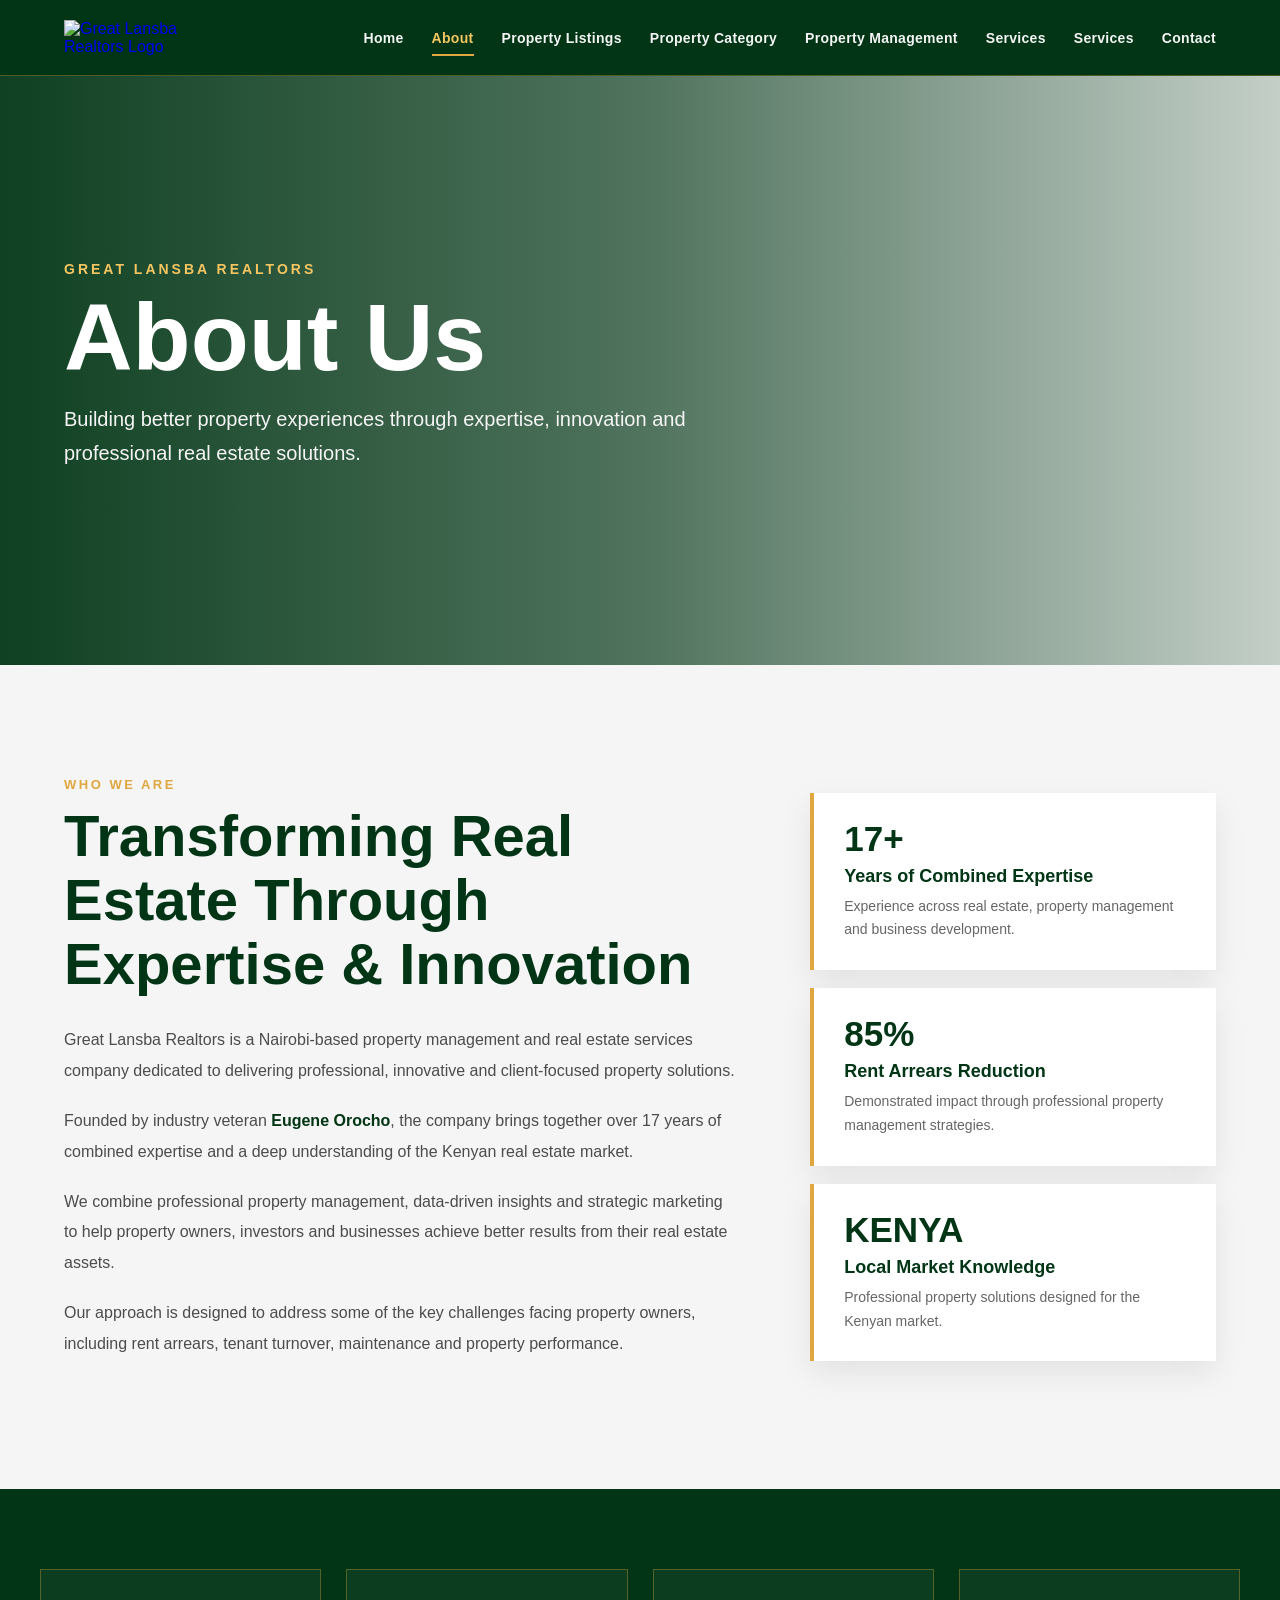
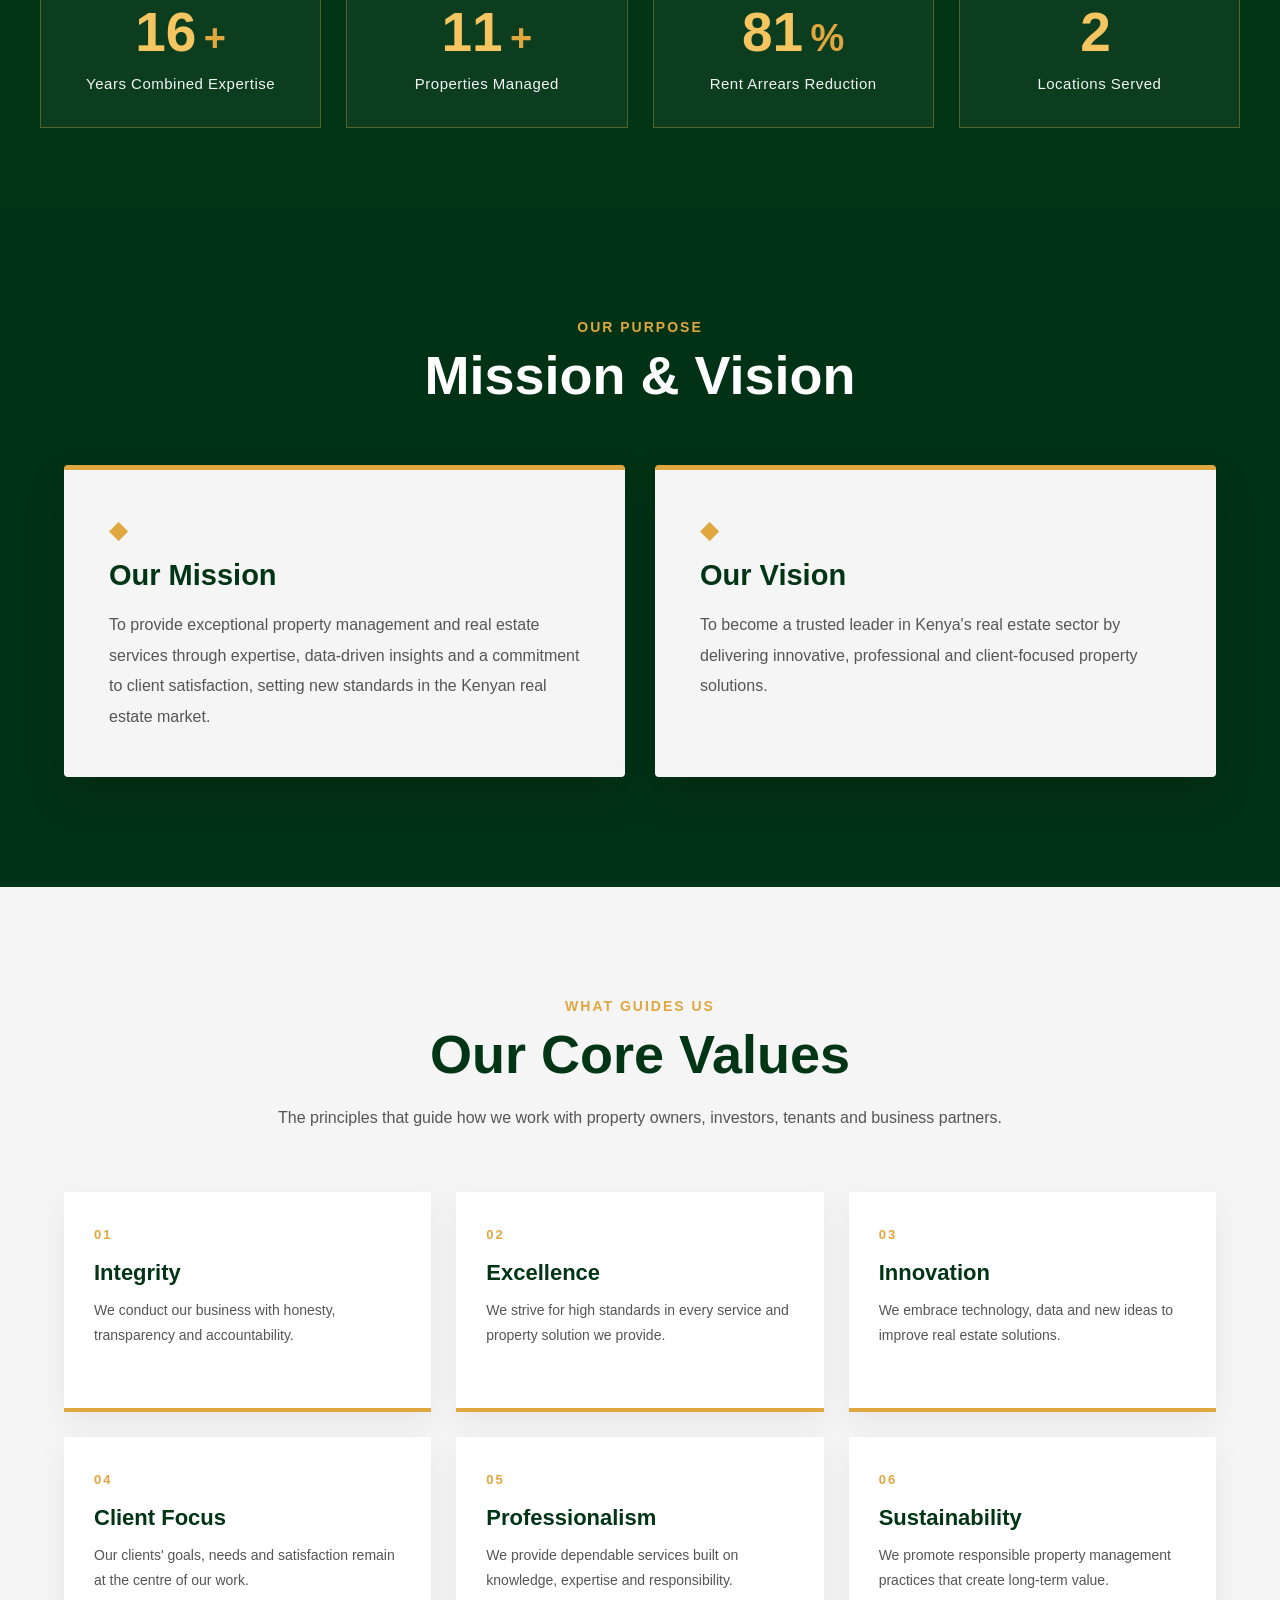
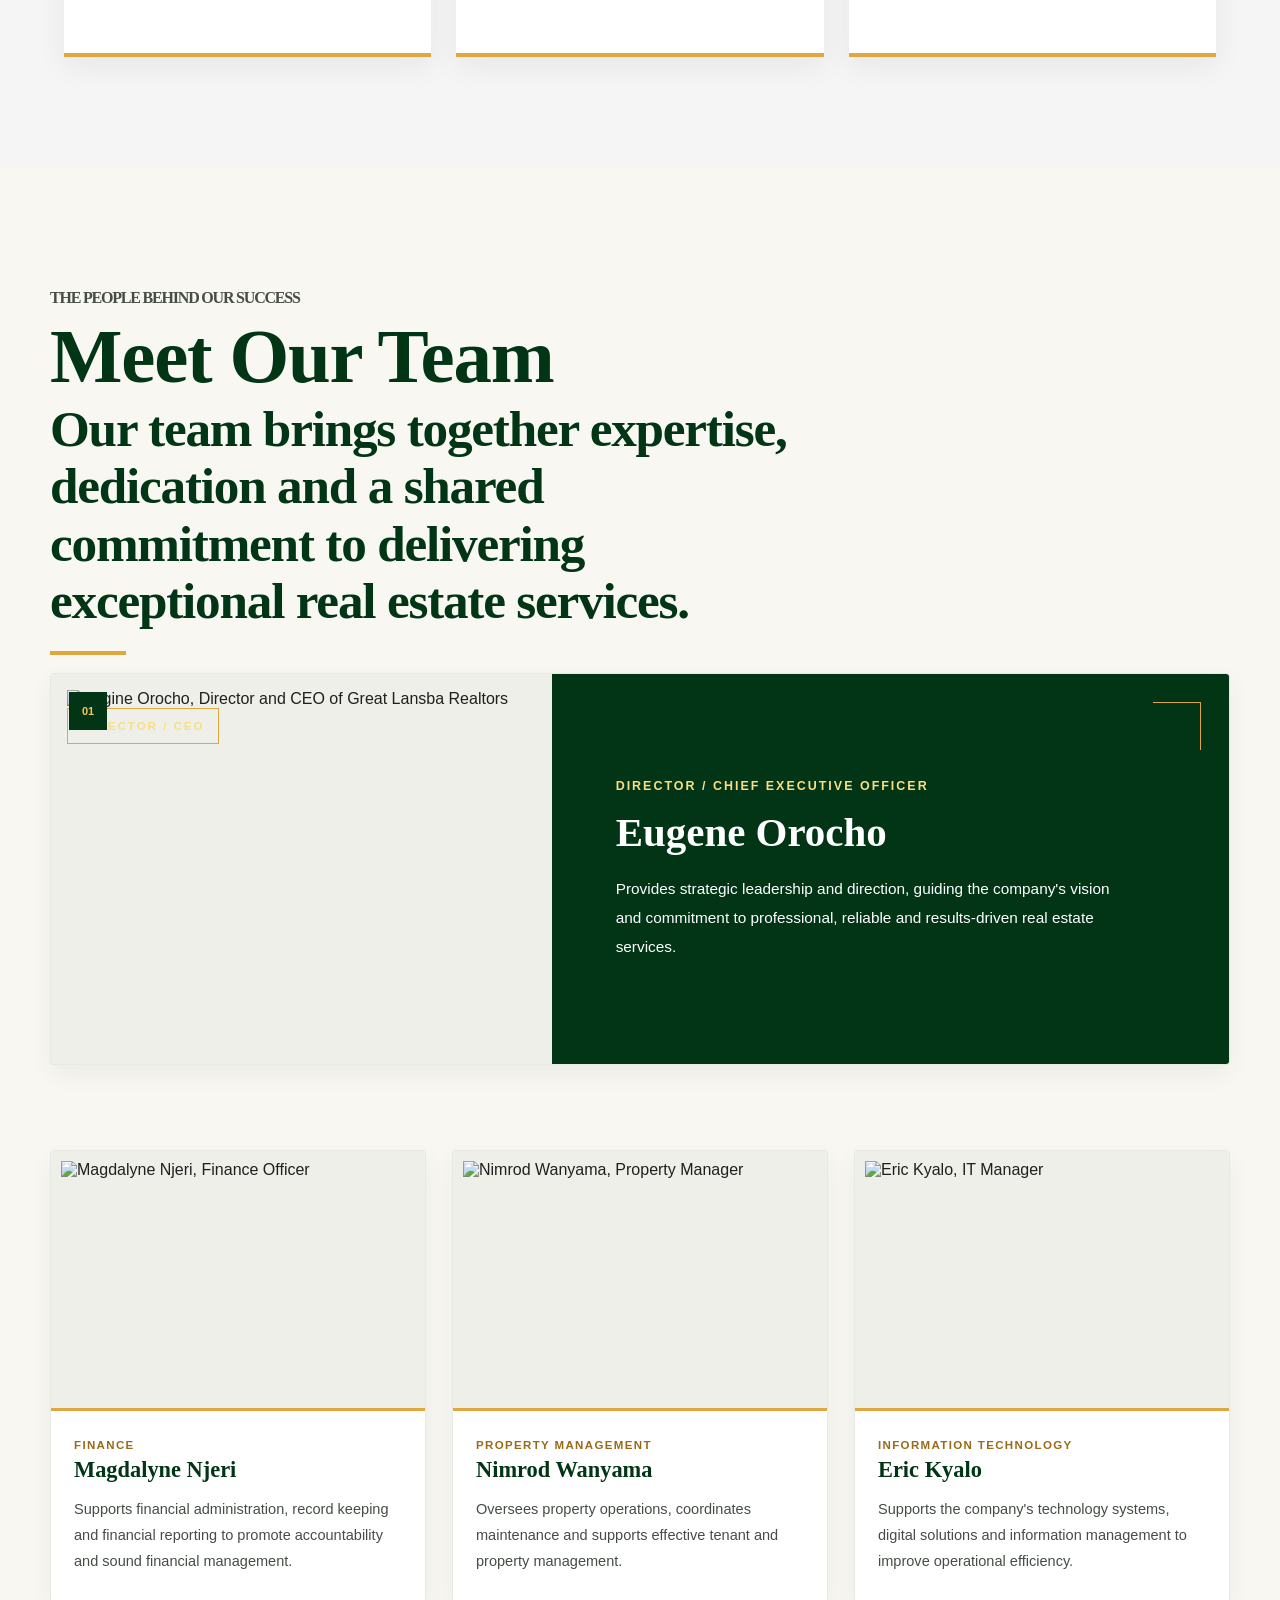
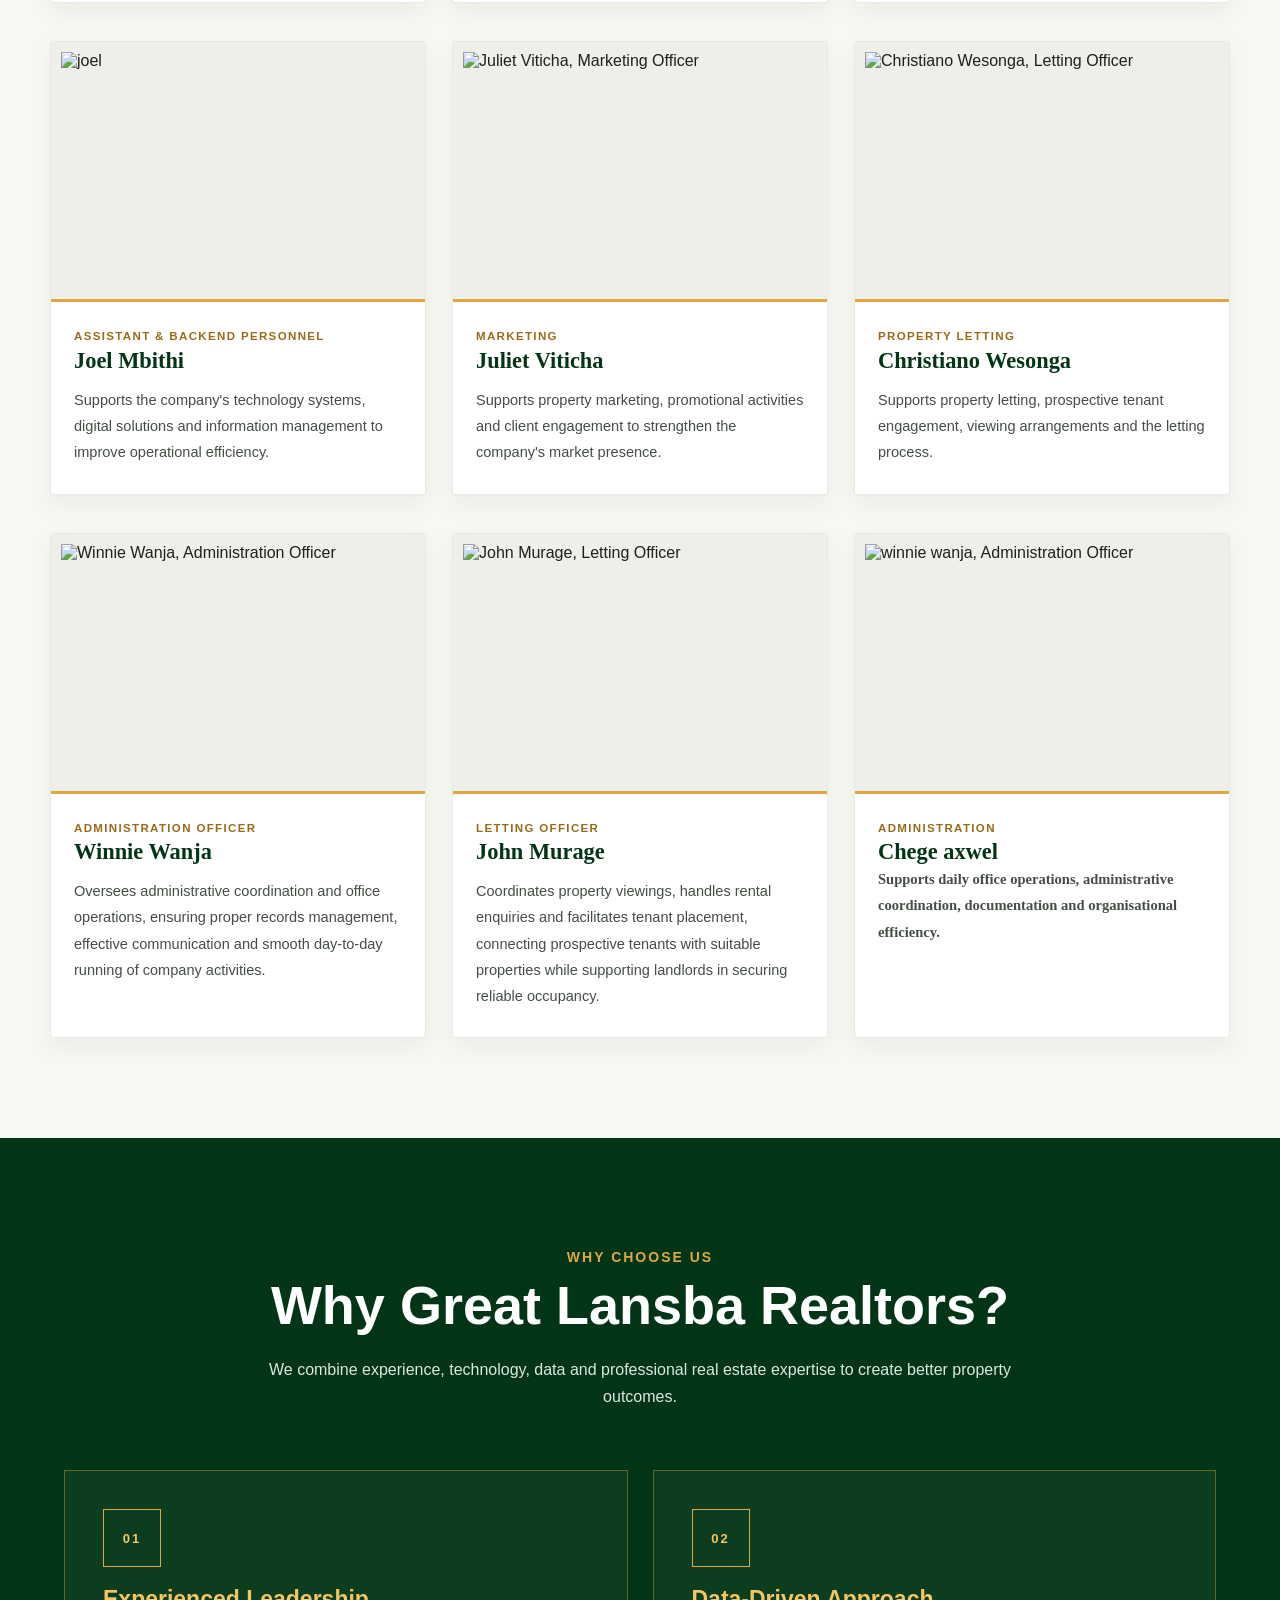
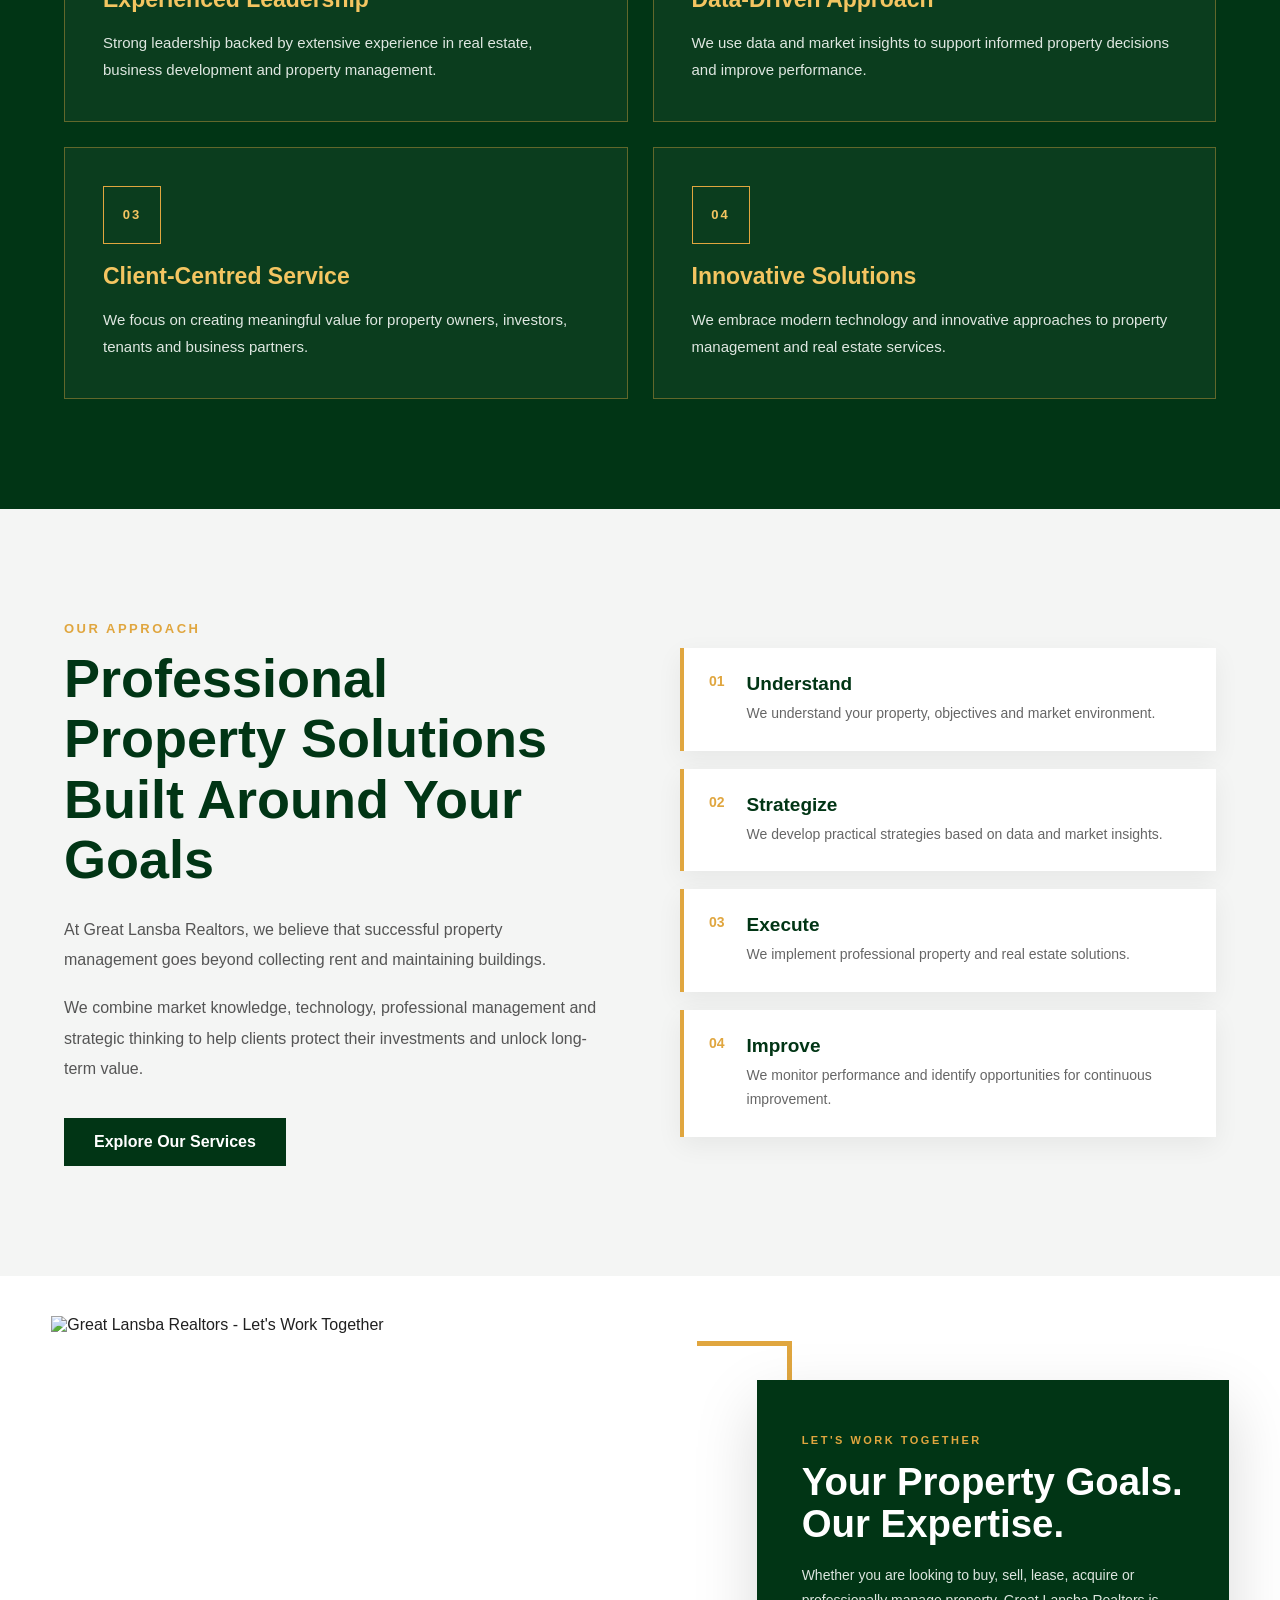
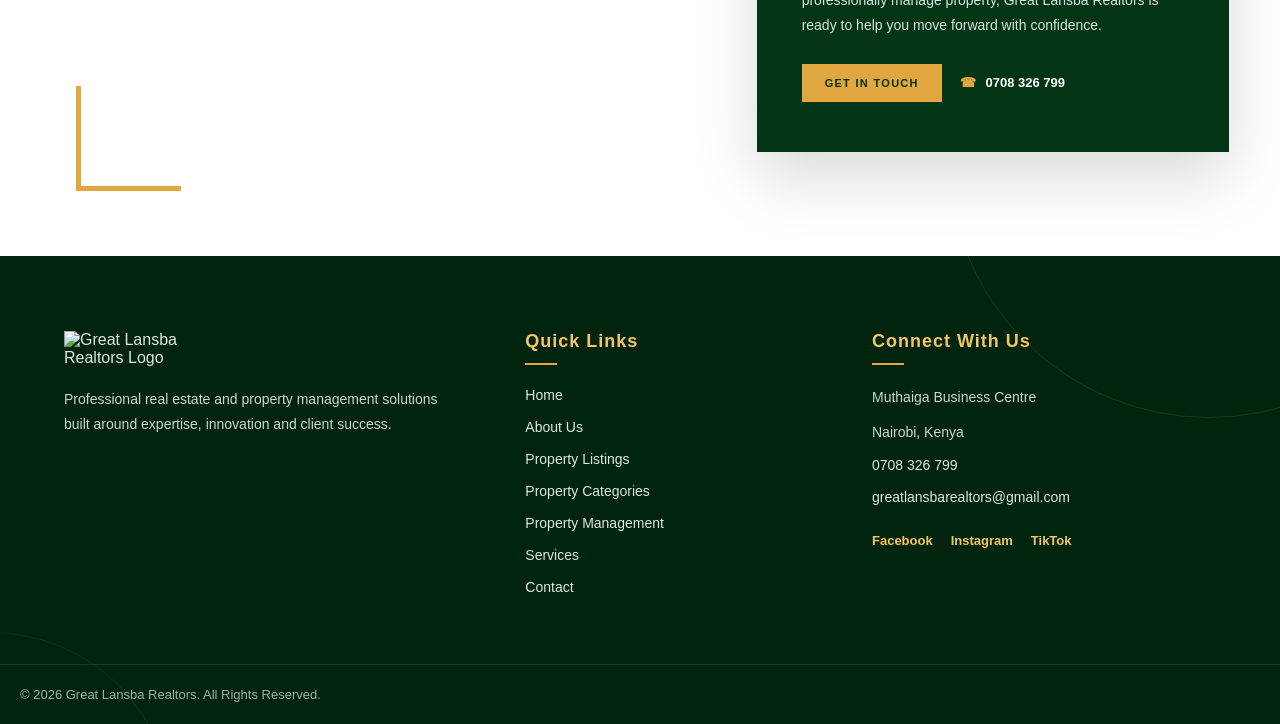
==== about.html @ 8fd55204 "Add files via upload" ====
<!DOCTYPE html>
    <html lang="en">

    <head>

        <meta charset="UTF-8">

        <meta name="viewport" content="width=device-width, initial-scale=1.0">

        <title>About Us | Great Lansba Realtors</title>

        <meta name="description"
            content="Learn about Great Lansba Realtors, a Nairobi-based real estate and property management company providing professional property solutions across Kenya.">

        <link rel="stylesheet" href="style.css">

    </head>


    <body>
        
    <!-- SCROLL PROGRESS BAR -->
    <div class="scroll-progress">
        <div class="scroll-progress-bar"></div>
    </div>


        <!-- =====================================================
            TOP INFORMATION BAR
        ====================================================== -->

        <div class="top-info-bar">

            <div class="container top-info-container">

                <div class="top-info-item">
                    <span>📍</span>
                    <span>Muthaiga Business Centre</span>
                </div>

                <div class="top-info-item">
                    <span>☎</span>
                    <a href="tel:0708326799">0708 326 799</a>
                </div>

                <div class="top-info-item">
                    <span>✉</span>
                    <a href="mailto:greatlansbarealtors@gmail.com">
                        greatlansbarealtors@gmail.com
                    </a>
                </div>

                <div class="top-info-item">
                    <span>🕒</span>
                    <span>Monday - Friday</span>
                </div>

            </div>

        </div>



        <!-- =====================================================
            MAIN HEADER
        ====================================================== -->

        <header class="site-header">

            <div class="container header-container">


                <!-- LOGO -->

                <a href="index.html" class="logo-link">

                    <img src="images/logo.jpg"
                        alt="Great Lansba Realtors Logo"
                        class="logo">

                </a>



                <!-- NAVIGATION -->

                <nav class="main-navigation">

                    <ul class="nav-list">

                        <li>
                            <a href="index.html">
                                Home
                            </a>
                        </li>

                        <li>
                            <a href="about.html" class="active">
                                About
                            </a>
                        </li>

                        <li>
                            <a href="property-listings.html">
                                Property Listings
                            </a>
                        </li>

                        <li>
                            <a href="property-category.html">
                                Property Category
                            </a>
                        </li>

                        <li>
                            <a href="property-management.html">
                                Property Management
                            </a>
                        </li>

                        <li>
                            <a href="services.html">
                                Services
                            </a>
                        </li>

                        <li>
                            <a href="Gallery.html">
                                Services
                            </a>
                        </li>

                        <li>
                            <a href="contacts.html">
                                Contact
                            </a>
                        </li>

                    </ul>

                </nav>



                <!-- MOBILE MENU -->

                <button class="menu-toggle"
                        aria-label="Open navigation menu">

                    <span></span>
                    <span></span>
                    <span></span>

                </button>


            </div>

        </header>


        




        <!-- =====================================================
            ABOUT HERO
        ====================================================== -->

        <section class="about-hero">

            <div class="about-hero-overlay"></div>


            <div class="about-hero-content">

                <span>
                    GREAT LANSBA REALTORS
                </span>

                <h1>
                    About Us
                </h1>

                <p>
                    Building better property experiences through
                    expertise, innovation and professional real estate
                    solutions.
                </p>

            </div>

        </section>



        <!-- =====================================================
            WHO WE ARE
        ====================================================== -->

        <section class="about-intro">

            <div class="about-container">


                <div class="about-intro-grid">


                    <!-- TEXT -->

                    <div class="about-text">

                        <span class="section-label">
                            WHO WE ARE
                        </span>

                        <h2>
                            Transforming Real Estate Through
                            Expertise & Innovation
                        </h2>


                        <p>
                            Great Lansba Realtors is a Nairobi-based
                            property management and real estate services
                            company dedicated to delivering professional,
                            innovative and client-focused property
                            solutions.
                        </p>


                        <p>
                            Founded by industry veteran
                            <strong>Eugene Orocho</strong>, the company
                            brings together over 17 years of combined
                            expertise and a deep understanding of the
                            Kenyan real estate market.
                        </p>


                        <p>
                            We combine professional property management,
                            data-driven insights and strategic marketing
                            to help property owners, investors and
                            businesses achieve better results from their
                            real estate assets.
                        </p>


                        <p>
                            Our approach is designed to address some of
                            the key challenges facing property owners,
                            including rent arrears, tenant turnover,
                            maintenance and property performance.
                        </p>


                    </div>



                    <!-- HIGHLIGHTS -->

                    <div class="about-highlights">


                        <div class="about-highlight-card">

                            <span class="highlight-number">
                                17+
                            </span>

                            <h3>
                                Years of Combined Expertise
                            </h3>

                            <p>
                                Experience across real estate,
                                property management and business
                                development.
                            </p>

                        </div>



                        <div class="about-highlight-card">

                            <span class="highlight-number">
                                85%
                            </span>

                            <h3>
                                Rent Arrears Reduction
                            </h3>

                            <p>
                                Demonstrated impact through
                                professional property management
                                strategies.
                            </p>

                        </div>



                        <div class="about-highlight-card">

                            <span class="highlight-number">
                                KENYA
                            </span>

                            <h3>
                                Local Market Knowledge
                            </h3>

                            <p>
                                Professional property solutions
                                designed for the Kenyan market.
                            </p>

                        </div>


                    </div>


                </div>

            </div>

        </section>
        <!-- =========================================================
        COMPANY STATISTICS
        ========================================================= -->

    <section class="about-stats">

        <div class="about-stats-container">

            <div class="stat-box">
                <div class="stat-number" data-target="17">0</div>
                <div class="stat-plus">+</div>
                <p>Years Combined Expertise</p>
            </div>

            <div class="stat-box">
                <div class="stat-number" data-target="12">0</div>
                <div class="stat-plus">+</div>
                <p>Properties Managed</p>
            </div>

            <div class="stat-box">
                <div class="stat-number" data-target="85">0</div>
                <div class="stat-plus">%</div>
                <p>Rent Arrears Reduction</p>
            </div>

            <div class="stat-box">
                <div class="stat-number" data-target="3">0</div>
                <div class="stat-plus"></div>
                <p>Locations Served</p>
            </div>

        </div>

    </section>

        <!-- =====================================================
            MISSION & VISION
        ====================================================== -->

        <section class="mission-vision">

            <div class="about-container">


                <div class="section-heading">

                    <span class="section-label">
                        OUR PURPOSE
                    </span>

                    <h2>
                        Mission & Vision
                    </h2>

                </div>



                <div class="mission-vision-grid">


                    <!-- MISSION -->

                    <div class="mission-card">

                        <div class="card-icon">
                            ◆
                        </div>

                        <h3>
                            Our Mission
                        </h3>

                        <p>
                            To provide exceptional property management
                            and real estate services through expertise,
                            data-driven insights and a commitment to
                            client satisfaction, setting new standards
                            in the Kenyan real estate market.
                        </p>

                    </div>



                    <!-- VISION -->

                    <div class="vision-card">

                        <div class="card-icon">
                            ◆
                        </div>

                        <h3>
                            Our Vision
                        </h3>

                        <p>
                            To become a trusted leader in Kenya's real
                            estate sector by delivering innovative,
                            professional and client-focused property
                            solutions.
                        </p>

                    </div>


                </div>

            </div>

        </section>



        <!-- =====================================================
            CORE VALUES
        ====================================================== -->

        <section class="core-values">

            <div class="about-container">


                <div class="section-heading">

                    <span class="section-label">
                        WHAT GUIDES US
                    </span>

                    <h2>
                        Our Core Values
                    </h2>

                    <p>
                        The principles that guide how we work with
                        property owners, investors, tenants and
                        business partners.
                    </p>

                </div>



                <div class="values-grid">


                    <div class="value-card">

                        <span class="value-number">
                            01
                        </span>

                        <h3>
                            Integrity
                        </h3>

                        <p>
                            We conduct our business with honesty,
                            transparency and accountability.
                        </p>

                    </div>



                    <div class="value-card">

                        <span class="value-number">
                            02
                        </span>

                        <h3>
                            Excellence
                        </h3>

                        <p>
                            We strive for high standards in every
                            service and property solution we provide.
                        </p>

                    </div>



                    <div class="value-card">

                        <span class="value-number">
                            03
                        </span>

                        <h3>
                            Innovation
                        </h3>

                        <p>
                            We embrace technology, data and new ideas
                            to improve real estate solutions.
                        </p>

                    </div>



                    <div class="value-card">

                        <span class="value-number">
                            04
                        </span>

                        <h3>
                            Client Focus
                        </h3>

                        <p>
                            Our clients' goals, needs and satisfaction
                            remain at the centre of our work.
                        </p>

                    </div>



                    <div class="value-card">

                        <span class="value-number">
                            05
                        </span>

                        <h3>
                            Professionalism
                        </h3>

                        <p>
                            We provide dependable services built on
                            knowledge, expertise and responsibility.
                        </p>

                    </div>



                    <div class="value-card">

                        <span class="value-number">
                            06
                        </span>

                        <h3>
                            Sustainability
                        </h3>

                        <p>
                            We promote responsible property management
                            practices that create long-term value.
                        </p>

                    </div>


                </div>

            </div>

        </section>


    <!-- OUR TEAM SECTION -->
    <section class="team-section" id="our-team">
        <div class="team-container">

            <!-- Section Heading -->
            <div class="team-heading">
                <span class="team-subtitle">THE PEOPLE BEHIND OUR SUCCESS</span>
                <h2>Meet Our <span>Team</span></h2>
                <p>
                    Our team brings together expertise, dedication and a shared
                    commitment to delivering exceptional real estate services.
                </p>
            </div>

            <!-- Director / CEO -->
            <div class="team-leader">
                <div class="team-card leader-card">
                    <div class="team-image">
                        <img
                            src="images/eugine-orocho-director.jpg"
                            alt="Eugine Orocho, Director and CEO of Great Lansba Realtors"
                            loading="lazy"
                        >
                        <span class="leader-badge">DIRECTOR / CEO</span>
                    </div>

                    <div class="team-info">
                        <span class="team-role">Director / Chief Executive Officer</span>
                        <h3>Eugene Orocho</h3>
                        <p>
                            Provides strategic leadership and direction, guiding
                            the company's vision and commitment to professional,
                            reliable and results-driven real estate services.
                        </p>
                    </div>
                </div>
            </div>

            <!-- Other Six Team Members -->
            <div class="team-grid">

                <!-- Finance Officer -->
                <article class="team-card">
                    <div class="team-image">
                        <img
                            src="images/magdalyne-njeri-finance-officer.jpg"
                            alt="Magdalyne Njeri, Finance Officer"
                            loading="lazy"
                        >
                    </div>
                    <div class="team-info">
                        <span class="team-role">Finance</span>
                        <h3>Magdalyne Njeri</h3>
                        <p>
                            Supports financial administration, record keeping
                            and financial reporting to promote accountability
                            and sound financial management.
                        </p>
                    </div>
                </article>

                <!-- Property Manager -->
                <article class="team-card">
                    <div class="team-image">
                        <img
                            src="images/nimrod-wanyama-property-manager.jpeg"
                            alt="Nimrod Wanyama, Property Manager"
                            loading="lazy"
                        >
                    </div>
                    <div class="team-info">
                        <span class="team-role">Property Management</span>
                        <h3>Nimrod Wanyama</h3>
                        <p>
                            Oversees property operations, coordinates
                            maintenance and supports effective tenant and
                            property management.
                        </p>
                    </div>
                </article>

                <!-- IT Manager -->
                <article class="team-card">
                    <div class="team-image">
                        <img
                            src="images/eric-kyalo-it-manager.jpg"
                            alt="Eric Kyalo, IT Manager"
                            loading="lazy"
                        >
                    </div>
                    <div class="team-info">
                        <span class="team-role">Information Technology</span>
                        <h3>Eric Kyalo</h3>
                        <p>
                            Supports the company's technology systems,
                            digital solutions and information management
                            to improve operational efficiency.
                        </p>
                    </div>
                    
                </article>
                <article class="team-card">
                    <div class="team-image">
                        <img
                            src="images/joel.jpeg"
                            alt=joel backend manager"
                            loading="lazy"
                        >
                    </div>
                <div class="team-info">
                        <span class="team-role">Assistant & Backend Personnel</span>
                        <h3>Joel Mbithi</h3>
                        <p>
                            Supports the company's technology systems,
                            digital solutions and information management
                            to improve operational efficiency.
                        </p>
                    </div>
                    </article>

                <!-- Marketing Officer -->
                <article class="team-card">
                    <div class="team-image">
                        <img
                            src="images/juliet-viticha-marketing-officer.jpg"
                            alt="Juliet Viticha, Marketing Officer"
                            loading="lazy"
                        >
                    </div>
                    <div class="team-info">
                        <span class="team-role">Marketing</span>
                        <h3>Juliet Viticha</h3>
                        <p>
                            Supports property marketing, promotional activities
                            and client engagement to strengthen the company's
                            market presence.
                        </p>
                    </div>
                </article>

                <!-- Letting Officer -->
                <article class="team-card">
                    <div class="team-image">
                        <img
                            src="images/christiano-wesonga-letting-officer.jpg"
                            alt="Christiano Wesonga, Letting Officer"
                            loading="lazy"
                        >
                    </div>
                    <div class="team-info">
                        <span class="team-role">Property Letting</span>
                        <h3>Christiano Wesonga</h3>
                        <p>
                            Supports property letting, prospective tenant
                            engagement, viewing arrangements and the
                            letting process.
                        </p>
                    </div>
                </article>

            <!-- Administration Officer -->
    <article class="team-card">
        <div class="team-image">
            <img
                src="images/winnie-wanja-administrator.jpeg"
                alt="Winnie Wanja, Administration Officer"
                loading="lazy"
            >
        </div>

        <div class="team-info">
            <span class="team-role">Administration Officer</span>
            <h3>Winnie Wanja</h3>
            <p>
                Oversees administrative coordination and office operations,
                ensuring proper records management, effective communication
                and smooth day-to-day running of company activities.
            </p>
        </div>
    </article>

    <!-- Letting Officer -->
    <article class="team-card">
        <div class="team-image">
            <img
                src="images/John murage.jpeg"
                alt="John Murage, Letting Officer"
                loading="lazy"
            >
        </div>

        <div class="team-info">
            <span class="team-role">Letting Officer</span>
            <h3>John Murage</h3>
            <p>
                Coordinates property viewings, handles rental enquiries
                and facilitates tenant placement, connecting prospective
                tenants with suitable properties while supporting landlords
                in securing reliable occupancy.
            </p>
        </div>
    </article>
                <!-- Officer -->
                <article class="team-card">
                    <div class="team-image">
                        <img
                            src="images/chege-maxwel.jpeg"
                            alt="winnie wanja, Administration Officer"
                            loading="lazy"
                        >
                    </div>
                    <div class="team-info">
                        <span class="team-role">Administration</span>
                        <h3>Chege axwel
                        <p>
                            Supports daily office operations, administrative
                            coordination, documentation and organisational
                            efficiency.
                        </p>
                    </div>
                </article>

            </div>
        </div>
    </section>


        <!-- =====================================================
            WHY GREAT LANSBA
        ====================================================== -->

        <section class="why-great-lansba">

            <div class="about-container">


                <div class="section-heading">

                    <span class="section-label">
                        WHY CHOOSE US
                    </span>

                    <h2>
                        Why Great Lansba Realtors?
                    </h2>

                    <p>
                        We combine experience, technology, data and
                        professional real estate expertise to create
                        better property outcomes.
                    </p>

                </div>



                <div class="why-grid">


                    <div class="why-card">

                        <div class="why-icon">
                            01
                        </div>

                        <h3>
                            Experienced Leadership
                        </h3>

                        <p>
                            Strong leadership backed by extensive
                            experience in real estate, business
                            development and property management.
                        </p>

                    </div>



                    <div class="why-card">

                        <div class="why-icon">
                            02
                        </div>

                        <h3>
                            Data-Driven Approach
                        </h3>

                        <p>
                            We use data and market insights to support
                            informed property decisions and improve
                            performance.
                        </p>

                    </div>



                    <div class="why-card">

                        <div class="why-icon">
                            03
                        </div>

                        <h3>
                            Client-Centred Service
                        </h3>

                        <p>
                            We focus on creating meaningful value for
                            property owners, investors, tenants and
                            business partners.
                        </p>

                    </div>



                    <div class="why-card">

                        <div class="why-icon">
                            04
                        </div>

                        <h3>
                            Innovative Solutions
                        </h3>

                        <p>
                            We embrace modern technology and innovative
                            approaches to property management and
                            real estate services.
                        </p>

                    </div>


                </div>

            </div>

        </section>



        <!-- =====================================================
            OUR APPROACH
        ====================================================== -->

        <section class="about-approach">

            <div class="about-container">


                <div class="approach-grid">


                    <div class="approach-content">

                        <span class="section-label">
                            OUR APPROACH
                        </span>

                        <h2>
                            Professional Property Solutions
                            Built Around Your Goals
                        </h2>

                        <p>
                            At Great Lansba Realtors, we believe that
                            successful property management goes beyond
                            collecting rent and maintaining buildings.
                        </p>

                        <p>
                            We combine market knowledge, technology,
                            professional management and strategic
                            thinking to help clients protect their
                            investments and unlock long-term value.
                        </p>

                        <a href="services.html" class="about-button">
                            Explore Our Services
                        </a>

                    </div>



                    <div class="approach-points">


                        <div class="approach-point">

                            <span>01</span>

                            <div>
                                <h3>
                                    Understand
                                </h3>

                                <p>
                                    We understand your property,
                                    objectives and market environment.
                                </p>
                            </div>

                        </div>



                        <div class="approach-point">

                            <span>02</span>

                            <div>
                                <h3>
                                    Strategize
                                </h3>

                                <p>
                                    We develop practical strategies
                                    based on data and market insights.
                                </p>
                            </div>

                        </div>



                        <div class="approach-point">

                            <span>03</span>

                            <div>
                                <h3>
                                    Execute
                                </h3>

                                <p>
                                    We implement professional property
                                    and real estate solutions.
                                </p>
                            </div>

                        </div>



                        <div class="approach-point">

                            <span>04</span>

                            <div>
                                <h3>
                                    Improve
                                </h3>

                                <p>
                                    We monitor performance and identify
                                    opportunities for continuous improvement.
                                </p>
                            </div>

                        </div>


                    </div>

                </div>

            </div>

        </section>


    <!-- =========================================================
        LET'S WORK TOGETHER CTA
        ========================================================= -->

    <section class="work-cta">

        <div class="work-cta-container">

            <!-- IMAGE -->
            <div class="work-cta-image">
                <img src="images/work.jpg"
                    alt="Great Lansba Realtors - Let's Work Together">
            </div>

            <!-- CONTENT -->
            <div class="work-cta-content">

                <span class="work-cta-label">LET'S WORK TOGETHER</span>

                <h2>
                    Your Property Goals.<br>
                    Our Expertise.
                </h2>

                <p>
                    Whether you are looking to buy, sell, lease, acquire or
                    professionally manage property, Great Lansba Realtors
                    is ready to help you move forward with confidence.
                </p>

                <div class="work-cta-actions">

                    <a href="contact.html" class="work-cta-btn">
                        GET IN TOUCH
                    </a>

                    <a href="tel:0708326799" class="work-cta-phone">
                        <span class="phone-icon">☎</span>
                        0708 326 799
                    </a>

                </div>

            </div>

        </div>

    </section>



        <!-- =====================================================
            FOOTER
        ====================================================== -->

        <footer class="site-footer">

            <div class="container footer-container">


                <!-- COMPANY -->

                <div class="footer-column">

                    <img src="images/logo.jpg"
                        alt="Great Lansba Realtors Logo"
                        class="footer-logo">

                    <p>
                        Professional real estate and property
                        management solutions built around expertise,
                        innovation and client success.
                    </p>

                </div>



                <!-- QUICK LINKS -->

                <div class="footer-column">

                    <h3>
                        Quick Links
                    </h3>

                    <a href="index.html">
                        Home
                    </a>

                    <a href="about.html">
                        About Us
                    </a>

                    <a href="property-listings.html">
                        Property Listings
                    </a>

                    <a href="property-category.html">
                        Property Categories
                    </a>

                    <a href="property-management.html">
                        Property Management
                    </a>

                    <a href="services.html">
                        Services
                    </a>

                    <a href="contact.html">
                        Contact
                    </a>

                </div>



                <!-- CONNECT -->

                <div class="footer-column">

                    <h3>
                        Connect With Us
                    </h3>

                    <p>
                        Muthaiga Business Centre
                    </p>

                    <p>
                        Nairobi, Kenya
                    </p>

                    <a href="tel:0708326799">
                        0708 326 799
                    </a>

                    <a href="mailto:greatlansbarealtors@gmail.com">
                        greatlansbarealtors@gmail.com
                    </a>

                    <div class="footer-socials">

                        <a href="#" aria-label="Facebook">
                            Facebook
                        </a>

                        <a href="#" aria-label="Instagram">
                            Instagram
                        </a>

                        <a href="#" aria-label="TikTok">
                            TikTok
                        </a>

                    </div>

                </div>


            </div>



            <div class="footer-bottom">

                <p>
                    © 2026 Great Lansba Realtors.
                    All Rights Reserved.
                </p>

            </div>

        </footer>



        <!-- =====================================================
            JAVASCRIPT
        ====================================================== -->

        <script src="script.js"></script>


    </body>

    </html>
---- style.css ----
/*GREAT LANSBA REALTORS
   GLOBAL STYLES
========================================= */

:root {

    --deep-emerald: #013515;
    --dark-green: #023216;
    --luxury-gold: #E0A63F;
    --light-gold: #F4C561;
    --champagne-gold: #FBDD84;
    --white: #F4F5F4;

}

/* =========================================
   RESET
========================================= */

* {
   

    margin: 0;
    padding: 0;
    box-sizing: border-box;

}

html {

    scroll-behavior: smooth;

}

body {

    font-family: Arial, Helvetica, sans-serif;
    background: var(--white);
    color: #202020;

}

a {

    text-decoration: none;

}

ul {

    list-style: none;

}

img {

    max-width: 100%;
    display: block;

}

/* =========================================
   CONTAINER
========================================= */

.container {

    width: 90%;
    max-width: 1400px;
    margin: 0 auto;

}


/* =========================================
   HEADER
========================================= */

.site-header {
    position: absolute;
    top: 0;
    left: 0;
    width: 100%;
    z-index: 1000;
    background: var(--deep-emerald);
    border-bottom: 1px solid rgba(224, 166, 63, 0.35);
}

.header-container {
    min-height: 75px;
    display: flex;
    align-items: center;
    justify-content: space-between;
    gap: 20px;
}

.header-container {

    min-height: 75px;
display: flex;
align-items: center;
justify-content: space-between;
gap: 20px;

}
/* =========================================
   LOGO
========================================= */

.logo-link {

    display: flex;
    align-items: center;
    flex-shrink: 0;

}

.logo {

    width: 140px;
    height: auto;
    object-fit: contain;

}

/* =========================================
   NAVIGATION
========================================= */

.main-navigation {

    margin-left: auto;

}

.nav-list {

    display: flex;
    align-items: center;
    gap: 28px;

}

.nav-list a {

    position: relative;
    color: var(--white);
    font-size: 14px;
    font-weight: 600;
    letter-spacing: 0.3px;
    padding: 10px 0;
    transition: color 0.3s ease;

}

.nav-list a::after {

    content: "";
    position: absolute;
    left: 0;
    bottom: 0;
    width: 0;
    height: 2px;
    background: var(--luxury-gold);
    transition: width 0.3s ease;

}

.nav-list a:hover,
.nav-list a.active {

    color: var(--light-gold);

}

.nav-list a:hover::after,
.nav-list a.active::after {

    width: 100%;

}

/* =========================================
   MOBILE MENU BUTTON
========================================= */

.menu-toggle {

    display: none;
    background: transparent;
    border: none;
    cursor: pointer;

}

.menu-toggle span {

    display: block;
    width: 27px;
    height: 2px;
    background: var(--luxury-gold);
    margin: 6px 0;

}

/* =========================================
   HERO
========================================= */

.hero {

    position: relative;
    min-height: 720px;
    display: flex;
    align-items: center;
    background-image: url("images/hero.jpg");
    background-size: 100% auto;
    background-position: center center;
    background-repeat: no-repeat;
    background-color: var(--deep-emerald);
    overflow: hidden;
    filter: brightness(1.06) contrast(1.03);

}

/* Light overlay - keeps the photo bright */

.hero-overlay {

    position: absolute;
    inset: 0;
    background: linear-gradient(
        90deg,
        rgba(1, 53, 21, 0.72) 0%,
        rgba(1, 53, 21, 0.48) 25%,
        rgba(1, 53, 21, 0.18) 50%,
        rgba(1, 53, 21, 0.03) 75%,
        rgba(1, 53, 21, 0) 100%
    );

}

.hero-content {

    position: relative;
    z-index: 2;
    padding-top: 95px;
    max-width: 850px;

}

.hero-subtitle {

    color: var(--light-gold);
    font-size: 15px;
    font-weight: 700;
    letter-spacing: 3px;
    margin-bottom: 22px;

}

.hero h1 {

    color: #ffffff;
    font-size: clamp(48px, 6vw, 82px);
    line-height: 1.05;
    font-weight: 700;
    margin-bottom: 25px;
    text-shadow: 0 3px 12px rgba(0, 0, 0, 0.35);

}

.hero-description {

    max-width: 680px;
    color: #ffffff;
    font-size: 18px;
    line-height: 1.7;
    margin-bottom: 35px;
    text-shadow: 0 2px 8px rgba(0, 0, 0, 0.35);

}

/* =========================================
   HERO BUTTONS
========================================= */

.hero-buttons {

    display: flex;
    align-items: center;
    gap: 18px;
    flex-wrap: wrap;

}

.btn {

    display: inline-flex;
    align-items: center;
    justify-content: center;
    min-width: 170px;
    padding: 15px 28px;
    font-size: 14px;
    font-weight: 700;
    transition: all 0.3s ease;

}

.btn-primary {

    background: var(--luxury-gold);
    color: var(--deep-emerald);

}

.btn-primary:hover {

    background: var(--light-gold);
    transform: translateY(-2px);

}

.btn-secondary {

    border: 1px solid var(--luxury-gold);
    color: var(--white);
    background: transparent;

}

.btn-secondary:hover {

    background: var(--luxury-gold);
    color: var(--deep-emerald);
    transform: translateY(-2px);

}

/* =========================================
   RESPONSIVE DESIGN
========================================= */

@media (max-width: 1100px) {

    .nav-list {

        gap: 18px;

    }

    .nav-list a {

        font-size: 13px;

    }

    .logo {

        width: 155px;

    }

}

@media (max-width: 900px) {

    .main-navigation {

        display: none;

    }

    .menu-toggle {

        display: block;

    }

    .header-container {

        min-height: 85px;

    }

    .hero {

        min-height: 700px;

    }

    .hero-content {

        padding-top: 85px;

    }

}

@media (max-width: 600px) {

    .container {

        width: 92%;

    }

    .logo {

        width: 140px;

    }

    .hero {

        min-height: 680px;
        background-position: center;

    }

    .hero-content {

        padding-top: 75px;

    }

    .hero-subtitle {

        font-size: 12px;
        letter-spacing: 2px;

    }

    .hero h1 {

        font-size: 44px;

    }

    .hero-description {

        font-size: 16px;
        line-height: 1.6;

    }

    .hero-buttons {

        flex-direction: column;
        align-items: stretch;

    }

    .btn {

        width: 100%;

    }

}

/* =========================================
   INTRODUCTION SECTION
========================================= */

.intro-section {

    padding: 110px 0;
    background: #ffffff;

}

.intro-container {

    display: grid;
    grid-template-columns: 1fr 1fr;
    align-items: center;
    gap: 70px;

}

.intro-content {

    max-width: 620px;

}

.section-label {

    color: var(--luxury-gold);
    font-size: 13px;
    font-weight: 700;
    letter-spacing: 3px;
    margin-bottom: 18px;

}

.intro-content h2 {

    color: var(--deep-emerald);
    font-size: clamp(36px, 4vw, 56px);
    line-height: 1.15;
    margin-bottom: 25px;

}

.intro-content p:not(.section-label) {

    color: #555555;
    font-size: 17px;
    line-height: 1.8;
    margin-bottom: 18px;

}

.intro-button {

    display: inline-flex;
    margin-top: 15px;
    padding: 14px 28px;
    background: var(--deep-emerald);
    color: var(--white);
    font-size: 14px;
    font-weight: 700;
    transition: all 0.3s ease;

}

.intro-button:hover {

    background: var(--luxury-gold);
    color: var(--deep-emerald);
    transform: translateY(-2px);

}

.intro-image {

    position: relative;

}

.intro-image::after {

    content: "";
    position: absolute;
    right: -15px;
    bottom: -15px;
    width: 100%;
    height: 100%;
    border: 2px solid var(--luxury-gold);
    z-index: 0;

}

.intro-image img {

    position: relative;
    z-index: 1;
    width: 100%;
    height: 460px;
    object-fit: cover;

}

/* MOBILE */

@media (max-width: 800px) {

    .intro-section {

        padding: 75px 0;

    }

    .intro-container {

        grid-template-columns: 1fr;
        gap: 45px;

    }

    .intro-image img {

        height: 380px;

    }

    .intro-image::after {

        right: -10px;
        bottom: -10px;

    }

}

/* =========================================
   RESPONSIVE NAVIGATION
========================================= */

@media (max-width: 1100px) {

    .nav-list {

        gap: 18px;

    }

    .nav-list a {

        font-size: 13px;

    }

    .logo {

        width: 155px;

    }

}

/* =========================================
   TABLET & MOBILE NAVIGATION
========================================= */

@media (max-width: 900px) {

    .main-navigation {

        position: absolute;
        top: 100%;
        left: 0;
        width: 100%;
        display: none;
        padding: 20px 0;
        background: var(--deep-emerald);
        box-shadow: 0 10px 20px rgba(0, 0, 0, 0.15);

    }

    .main-navigation.active {

        display: block;

    }

    .nav-list {

        flex-direction: column;
        align-items: center;
        gap: 0;

    }

    .nav-list li {

        width: 100%;
        text-align: center;

    }

    .nav-list a {

        display: block;
        width: 100%;
        padding: 15px 20px;

    }

    .menu-toggle {

        display: flex;
        align-items: center;
        justify-content: center;
        flex-direction: column;
        gap: 5px;
        width: 42px;
        height: 42px;
        padding: 8px;
        background: transparent;
        border: 1px solid var(--luxury-gold);
        cursor: pointer;

    }

    .menu-toggle span {

        display: block;
        width: 24px;
        height: 2px;
        margin: 0;
        background: var(--luxury-gold);
        transition: all 0.3s ease;

    }

    .menu-toggle.active span:nth-child(1) {

        transform: translateY(7px) rotate(45deg);

    }

    .menu-toggle.active span:nth-child(2) {

        opacity: 0;

    }

    .menu-toggle.active span:nth-child(3) {

        transform: translateY(-7px) rotate(-45deg);

    }

    .header-container {

        min-height: 85px;

    }

    .hero {

        min-height: 700px;

    }

    .hero-content {

        padding-top: 85px;

    }

    .intro-container {

        grid-template-columns: 1fr;
        gap: 45px;

    }

}

/* =========================================
   SMALL MOBILE PHONES
========================================= */

@media (max-width: 600px) {

    .container {

        width: 92%;

    }

    .logo {

        width: 140px;

    }

    .hero {

        min-height: 680px;
        background-position: center;

    }

    .hero-content {

        padding-top: 75px;

    }

    .hero-subtitle {

        font-size: 12px;
        letter-spacing: 2px;

    }

    .hero h1 {

        font-size: 44px;

    }

    .hero-description {

        font-size: 16px;
        line-height: 1.6;

    }

    .hero-buttons {

        flex-direction: column;
        align-items: stretch;

    }

    .btn {

        width: 100%;

    }

    .intro-section {

        padding: 75px 0;

    }

    .intro-image img {

        height: 380px;

    }

    .intro-image::after {

        right: -10px;
        bottom: -10px;

    }

}

/* ================= PROPERTY CATEGORIES ================= */

.property-categories {

    padding: 90px 0;
    background-color: #f4f5f4;

}

.section-heading {

    text-align: center;
    max-width: 750px;
    margin: 0 auto 50px;

}

.section-heading .section-label {

    color: #e0a63f;
    font-size: 14px;
    font-weight: 700;
    letter-spacing: 2px;
    margin-bottom: 10px;

}

.section-heading h2 {

    color: #013515;
    font-size: 38px;
    margin-bottom: 15px;

}

.section-heading > p:last-child {

    color: #555;
    font-size: 16px;
    line-height: 1.7;

}

/* FOUR CATEGORIES IN ONE HORIZONTAL ROW */

.property-category-grid {

    display: grid;
    grid-template-columns: repeat(4, 1fr);
    gap: 24px;

}

/* CATEGORY CARD */

.property-category-card {

    display: block;
    background-color: #ffffff;
    text-decoration: none;
    overflow: hidden;
    border: 1px solid rgba(1, 53, 21, 0.08);
    transition: transform 0.3s ease, box-shadow 0.3s ease;

}

/* CATEGORY IMAGE */

.property-category-card img {

    width: 100%;
    height: 260px;
    object-fit: cover;
    display: block;
    transition: transform 0.5s ease;

}

/* CATEGORY TITLE */

.property-category-card h3 {

    margin: 0;
    padding: 20px 15px;
    text-align: center;
    color: #013515;
    font-size: 20px;
    font-weight: 600;
    transition: color 0.3s ease;

}

/* HOVER EFFECT */

.property-category-card:hover {

    transform: translateY(-6px);
    box-shadow: 0 15px 35px rgba(1, 53, 21, 0.15);

}

.property-category-card:hover img {

    transform: scale(1.05);

}

.property-category-card:hover h3 {

    color: #e0a63f;

}

/* ================= TABLET ================= */

@media (max-width: 1000px) {

    .property-category-grid {

        grid-template-columns: repeat(2, 1fr);

    }

}

/* ================= MOBILE ================= */

@media (max-width: 600px) {

    .property-categories {

        padding: 70px 0;

    }

    .section-heading h2 {

        font-size: 30px;

    }

    .property-category-grid {

        grid-template-columns: 1fr;

    }

    .property-category-card img {

        height: 240px;

    }

}

/* =========================================================
   PROPERTY LISTINGS PREVIEW
========================================================= */

.property-listings-preview {

    padding: 100px 0;
    background-color: #013515;

}

/* SECTION HEADING */

.property-listings-preview .section-heading {

    max-width: 760px;
    margin: 0 auto 55px;
    text-align: center;

}

.property-listings-preview .section-heading .section-label {

    color: #E0A63F;
    font-size: 13px;
    font-weight: 700;
    letter-spacing: 3px;
    margin-bottom: 14px;

}

.property-listings-preview .section-heading h2 {

    color: #F4F5F4;
    font-size: 42px;
    line-height: 1.2;
    margin-bottom: 18px;

}

.property-listings-preview .section-heading > p:last-child {

    color: rgba(244, 245, 244, 0.75);
    font-size: 16px;
    line-height: 1.8;

}

/* =========================================================
   LOCATION LAYOUT
========================================================= */

.property-location-layout {

    display: grid;
    grid-template-columns: 1.45fr 1fr;
    grid-template-rows: repeat(2, 280px);
    gap: 22px;

}

/* =========================================================
   LOCATION CARD
========================================================= */

.location-card {

    position: relative;
    display: block;
    overflow: hidden;
    min-height: 280px;
    text-decoration: none;
    background-color: #023216;
    border: 1px solid rgba(224, 166, 63, 0.25);

}

/* LARGE NAIROBI CARD */

.location-card-large {

    grid-row: 1 / 3;
    min-height: 582px;

}

/* =========================================================
   CARD IMAGE
========================================================= */

.location-card img {

    position: absolute;
    inset: 0;
    width: 100%;
    height: 100%;
    object-fit: cover;
    transition:
        transform 0.8s ease,
        filter 0.8s ease;

}

/* =========================================================
   DARK IMAGE OVERLAY
========================================================= */

.location-overlay {

    position: absolute;
    inset: 0;
    background:
        linear-gradient(
            to top,
            rgba(1, 53, 21, 0.96) 0%,
            rgba(1, 53, 21, 0.62) 38%,
            rgba(1, 53, 21, 0.10) 75%,
            rgba(1, 53, 21, 0.05) 100%
        );
    transition: background 0.5s ease;

}

/* =========================================================
   CARD CONTENT
========================================================= */

.location-content {

    position: absolute;
    left: 30px;
    right: 30px;
    bottom: 28px;
    z-index: 2;

}

/* SMALL GOLD LABEL */

.location-content span {

    display: inline-block;
    margin-bottom: 8px;
    color: #F4C561;
    font-size: 11px;
    font-weight: 700;
    letter-spacing: 2.5px;

}

/* LOCATION NAME */

.location-content h3 {

    margin: 0 0 8px;
    color: #F4F5F4;
    font-size: 32px;
    font-weight: 600;
    line-height: 1.1;
    transition: color 0.3s ease;

}

/* EXPLORE TEXT */

.location-content p {

    margin: 0;
    color: rgba(244, 245, 244, 0.82);
    font-size: 14px;
    font-weight: 500;
    letter-spacing: 0.5px;
    transition:
        color 0.3s ease,
        transform 0.3s ease;

}

.location-content strong {

    color: #E0A63F;
    font-size: 18px;
    margin-left: 5px;

}

/* =========================================================
   GOLD ACCENT LINE
========================================================= */

.location-content::before {

    content: "";
    display: block;
    width: 45px;
    height: 3px;
    margin-bottom: 15px;
    background-color: #E0A63F;
    transition:
        width 0.4s ease,
        background-color 0.4s ease;

}

/* =========================================================
   HOVER EFFECT
========================================================= */

.location-card:hover img {

    transform: scale(1.08);
    filter: brightness(0.82);

}

.location-card:hover .location-overlay {

    background:
        linear-gradient(
            to top,
            rgba(1, 53, 21, 0.98) 0%,
            rgba(1, 53, 21, 0.72) 42%,
            rgba(1, 53, 21, 0.18) 78%,
            rgba(1, 53, 21, 0.08) 100%
        );

}

.location-card:hover .location-content h3 {

    color: #F4C561;

}

.location-card:hover .location-content p {

    color: #F4F5F4;
    transform: translateX(5px);

}

.location-card:hover .location-content::before {

    width: 75px;
    background-color: #F4C561;

}

/* =========================================================
   CARD BORDER EFFECT
========================================================= */

.location-card::after {

    content: "";
    position: absolute;
    inset: 0;
    border: 1px solid transparent;
    pointer-events: none;
    transition: border-color 0.4s ease;

}

.location-card:hover::after {

    border-color: rgba(224, 166, 63, 0.75);

}

/* =========================================================
   VIEW ALL PROPERTIES BUTTON
========================================================= */

.property-listings-button {

    display: flex;
    justify-content: center;
    margin-top: 48px;

}

.property-listings-button .btn {

    display: inline-flex;
    align-items: center;
    justify-content: center;
    min-width: 190px;
    padding: 14px 28px;
    border: 1px solid #E0A63F;
    text-decoration: none;
    transition:
        background-color 0.3s ease,
        color 0.3s ease,
        transform 0.3s ease;

}

.property-listings-button .btn:hover {

    background-color: #E0A63F;
    color: #013515;
    transform: translateY(-3px);

}

/* =========================================================
   TABLET
========================================================= */

@media (max-width: 900px) {

    .property-listings-preview {

        padding: 80px 0;

    }

    .property-listings-preview .section-heading h2 {

        font-size: 36px;

    }

    .property-location-layout {

        grid-template-columns: 1fr 1fr;
        grid-template-rows: 360px 280px;

    }

    .location-card-large {

        grid-column: 1 / 3;
        grid-row: auto;
        min-height: 360px;

    }

}

/* =========================================================
   MOBILE
========================================================= */

@media (max-width: 600px) {

    .property-listings-preview {

        padding: 70px 0;

    }

    .property-listings-preview .section-heading {

        margin-bottom: 40px;

    }

    .property-listings-preview .section-heading h2 {

        font-size: 30px;

    }

    .property-listings-preview .section-heading > p:last-child {

        font-size: 15px;

    }

    .property-location-layout {

        display: grid;
        grid-template-columns: 1fr;
        grid-template-rows: auto;
        gap: 18px;

    }

    .location-card,
    .location-card-large {

        grid-column: auto;
        grid-row: auto;
        min-height: 330px;

    }

    .location-content {

        left: 22px;
        right: 22px;
        bottom: 22px;

    }

    .location-content h3 {

        font-size: 28px;

    }

    .property-listings-button {

        margin-top: 35px;

    }

}

/* =========================================================
   WHY CHOOSE GREAT LANSBA
========================================================= */

.why-choose-section {

    padding: 100px 0;
    background-color: #ffffff;

}

/* =========================================================
   SECTION HEADING
========================================================= */

.why-heading {

    max-width: 760px;
    margin-bottom: 60px;

}

.why-heading .section-label {

    color: var(--luxury-gold);

}

.why-heading h2 {

    color: var(--deep-emerald);
    font-size: 42px;
    line-height: 1.2;
    margin-bottom: 18px;

}

.why-heading > p:last-child {

    color: #555555;
    font-size: 16px;
    line-height: 1.8;

}

/* =========================================================
   BENEFITS GRID
========================================================= */

.why-choose-grid {

    display: grid;
    grid-template-columns: repeat(4, 1fr);
    gap: 24px;

}

/* =========================================================
   BENEFIT CARD
========================================================= */

.why-card {

    position: relative;
    padding: 38px 28px;
    background-color: #f4f5f4;
    border: 1px solid rgba(1, 53, 21, 0.08);
    transition:
        transform 0.3s ease,
        box-shadow 0.3s ease,
        border-color 0.3s ease;

}

/* =========================================================
   NUMBER
========================================================= */

.why-icon {

    display: flex;
    align-items: center;
    justify-content: center;
    width: 58px;
    height: 58px;
    margin-bottom: 28px;
    border: 1px solid var(--luxury-gold);
    color: var(--luxury-gold);
    font-size: 15px;
    font-weight: 700;

}

/* =========================================================
   TITLE
========================================================= */

.why-card h3 {

    color: var(--deep-emerald);
    font-size: 21px;
    line-height: 1.3;
    margin-bottom: 15px;

}

/* =========================================================
   DESCRIPTION
========================================================= */

.why-card p {

    color: #555555;
    font-size: 15px;
    line-height: 1.75;

}

/* =========================================================
   GOLD ACCENT
========================================================= */

.why-card::before {

    content: "";
    position: absolute;
    top: 0;
    left: 0;
    width: 0;
    height: 3px;
    background-color: var(--luxury-gold);
    transition: width 0.4s ease;

}

/* =========================================================
   HOVER
========================================================= */

.why-card:hover {

    transform: translateY(-7px);
    border-color: rgba(224, 166, 63, 0.45);
    box-shadow: 0 18px 40px rgba(1, 53, 21, 0.12);

}

.why-card:hover::before {

    width: 100%;

}

.why-card:hover .why-icon {

    background-color: var(--luxury-gold);
    color: var(--deep-emerald);

}

/* =========================================================
   TABLET
========================================================= */

@media (max-width: 1000px) {

    .why-choose-grid {

        grid-template-columns: repeat(2, 1fr);

    }

}

/* =========================================================
   MOBILE
========================================================= */

@media (max-width: 600px) {

    .why-choose-section {

        padding: 70px 0;

    }

    .why-heading {

        margin-bottom: 40px;

    }

    .why-heading h2 {

        font-size: 30px;

    }

    .why-heading > p:last-child {

        font-size: 15px;

    }

    .why-choose-grid {

        grid-template-columns: 1fr;
        gap: 18px;

    }

    .why-card {

        padding: 30px 24px;

    }

}

/* =========================================================
   CLIENTS SERVED
========================================================= */

.clients-section {

    padding: 100px 0;
    background-color: #f4f5f4;

}

/* =========================================================
   SECTION HEADING
========================================================= */

.clients-heading {

    max-width: 760px;
    margin-bottom: 55px;

}

.clients-heading .section-label {

    color: var(--luxury-gold);

}

.clients-heading h2 {

    color: var(--deep-emerald);

}

.clients-heading > p:last-child {

    color: #555555;

}

/* =========================================================
   CLIENT GRID
========================================================= */

.clients-grid {

    display: grid;
    grid-template-columns: repeat(4, 1fr);
    gap: 22px;

}

/* =========================================================
   CLIENT CARD
========================================================= */

.client-card {

    position: relative;
    padding: 38px 28px;
    background-color: #ffffff;
    border: 1px solid rgba(1, 53, 21, 0.08);
    transition:
        transform 0.3s ease,
        box-shadow 0.3s ease,
        border-color 0.3s ease;

}

/* =========================================================
   NUMBER
========================================================= */

.client-number {

    color: var(--luxury-gold);
    font-size: 13px;
    font-weight: 700;
    letter-spacing: 2px;
    margin-bottom: 25px;

}

/* =========================================================
   TITLE
========================================================= */

.client-card h3 {

    color: var(--deep-emerald);
    font-size: 21px;
    line-height: 1.3;
    margin-bottom: 15px;

}

/* =========================================================
   DESCRIPTION
========================================================= */

.client-card p {

    color: #555555;
    font-size: 15px;
    line-height: 1.75;

}

/* =========================================================
   GOLD TOP ACCENT
========================================================= */

.client-card::before {

    content: "";
    position: absolute;
    top: 0;
    left: 0;
    width: 0;
    height: 3px;
    background-color: var(--luxury-gold);
    transition: width 0.4s ease;

}

/* =========================================================
   HOVER
========================================================= */

.client-card:hover {

    transform: translateY(-7px);
    border-color: rgba(224, 166, 63, 0.45);
    box-shadow: 0 18px 40px rgba(1, 53, 21, 0.12);

}

.client-card:hover::before {

    width: 100%;

}

.client-card:hover h3 {

    color: var(--luxury-gold);

}

/* =========================================================
   CTA
========================================================= */

.clients-cta {

    display: flex;
    align-items: center;
    justify-content: center;
    gap: 25px;
    margin-top: 50px;
    padding-top: 35px;
    border-top: 1px solid rgba(1, 53, 21, 0.12);

}

.clients-cta p {

    color: var(--deep-emerald);
    font-size: 16px;
    font-weight: 600;

}

/* =========================================================
   TABLET
========================================================= */

@media (max-width: 1000px) {

    .clients-grid {

        grid-template-columns: repeat(2, 1fr);

    }

}

/* =========================================================
   MOBILE
========================================================= */

@media (max-width: 600px) {

    .clients-section {

        padding: 70px 0;

    }

    .clients-grid {

        grid-template-columns: 1fr;
        gap: 18px;

    }

    .client-card {

        padding: 30px 24px;

    }

    .clients-cta {

        flex-direction: column;
        text-align: center;
        gap: 18px;

    }

}

/* =========================================================
   GREAT LANSBA — HORIZONTAL TESTIMONIALS
========================================================= */

.testimonials-section {

    position: relative;
    padding: 110px 0;
    background-color: var(--deep-emerald);
    overflow: hidden;

}

/* =========================================================
   HEADING
========================================================= */

.testimonials-heading {

    position: relative;
    z-index: 5;
    max-width: 780px;
    margin: 0 auto 65px;
    text-align: center;

}

.testimonials-heading .section-label {

    color: var(--light-gold);

}

.testimonials-heading h2 {

    color: #ffffff;
    font-size: clamp(36px, 4vw, 52px);
    line-height: 1.15;
    margin-bottom: 20px;

}

.testimonials-heading > p:last-child {

    color: rgba(244, 245, 244, 0.75);
    font-size: 16px;
    line-height: 1.8;

}

/* =========================================================
   MARQUEE
========================================================= */

.testimonial-marquee {

    width: 100%;
    overflow: hidden;
    margin-bottom: 25px;

}

.testimonial-marquee:last-child {

    margin-bottom: 0;

}

/* =========================================================
   MOVING TRACK
========================================================= */

.testimonial-track {

    display: flex;
    width: max-content;
    gap: 25px;

}

/* =========================================================
   ROW 1 — MOVE LEFT
========================================================= */

.testimonial-marquee-left .testimonial-track {

    animation: testimonial-left 35s linear infinite;

}

/* =========================================================
   ROW 2 — MOVE RIGHT
========================================================= */

.testimonial-marquee-right .testimonial-track {

    animation: testimonial-right 35s linear infinite;

}

/* =========================================================
   TESTIMONIAL CARD
========================================================= */

.testimonial-card {

    position: relative;
    flex: 0 0 390px;
    min-height: 300px;
    padding: 38px 30px 30px;
    background-color: #ffffff;
    border: 1px solid rgba(224, 166, 63, 0.25);
    box-shadow: 0 12px 30px rgba(0, 0, 0, 0.12);
    transition:
        transform 0.3s ease,
        box-shadow 0.3s ease;

}

/* =========================================================
   GOLD TOP ACCENT
========================================================= */

.testimonial-card::before {

    content: "";
    position: absolute;
    top: 0;
    left: 0;
    width: 65px;
    height: 4px;
    background-color: var(--luxury-gold);
    transition: width 0.4s ease;

}

/* =========================================================
   QUOTE
========================================================= */

.testimonial-mark {

    position: absolute;
    top: 18px;
    right: 25px;
    color: rgba(224, 166, 63, 0.18);
    font-family: Georgia, "Times New Roman", serif;
    font-size: 80px;
    line-height: 1;

}

/* =========================================================
   TEXT
========================================================= */

.testimonial-text {

    position: relative;
    z-index: 2;
    color: #444444;
    font-size: 15px;
    line-height: 1.85;
    margin: 32px 0 28px;

}

/* =========================================================
   CLIENT
========================================================= */

.testimonial-client {

    display: flex;
    align-items: center;
    gap: 13px;
    padding-top: 18px;
    border-top: 1px solid rgba(1, 53, 21, 0.10);

}

.testimonial-client > span {

    position: relative;
    width: 42px;
    height: 42px;
    flex-shrink: 0;
    border-radius: 50%;
    background-color: var(--deep-emerald);

}

.testimonial-client > span::after {

    content: "";
    position: absolute;
    width: 9px;
    height: 9px;
    top: 8px;
    left: 16px;
    border-radius: 50%;
    background-color: var(--luxury-gold);

}

.testimonial-client > span::before {

    content: "";
    position: absolute;
    width: 19px;
    height: 10px;
    left: 11px;
    bottom: 8px;
    border-radius: 12px 12px 5px 5px;
    background-color: var(--luxury-gold);

}

.testimonial-client h3 {

    color: var(--deep-emerald);
    font-size: 15px;
    margin-bottom: 4px;

}

.testimonial-client p {

    color: #777777;
    font-size: 12px;

}

/* =========================================================
   HOVER
========================================================= */

.testimonial-card:hover {

    transform: translateY(-7px);
    box-shadow: 0 20px 45px rgba(0, 0, 0, 0.22);

}

.testimonial-card:hover::before {

    width: 100%;

}

/* =========================================================
   ANIMATION — LEFT
========================================================= */

@keyframes testimonial-left {

    from {

        transform: translateX(0);

    }

    to {

        transform: translateX(-50%);

    }

}

/* =========================================================
   ANIMATION — RIGHT
========================================================= */

@keyframes testimonial-right {

    from {

        transform: translateX(-50%);

    }

    to {

        transform: translateX(0);

    }

}

/* =========================================================
   PAUSE ON HOVER
========================================================= */

.testimonial-marquee:hover .testimonial-track {

    animation-play-state: paused;

}

/* =========================================================
   TABLET
========================================================= */

@media (max-width: 900px) {

    .testimonials-section {

        padding: 90px 0;

    }

    .testimonial-card {

        flex-basis: 350px;

    }

}

/* =========================================================
   MOBILE
========================================================= */

@media (max-width: 600px) {

    .testimonials-section {

        padding: 75px 0;

    }

    .testimonials-heading {

        margin-bottom: 45px;

    }

    .testimonials-heading h2 {

        font-size: 32px;

    }

    .testimonial-card {

        flex-basis: 310px;
        min-height: 300px;
        padding: 32px 24px 28px;

    }

    .testimonial-text {

        font-size: 14px;

    }

}

/* =========================================================
   GREAT LANSBA REALTORS
   PREMIUM LOCATIONS & MAPS SECTION
========================================================= */

.locations-section {

    position: relative;
    padding: 80px 0;
    background: #f4f5f4;
    overflow: hidden;

}

/* =========================================================
   BACKGROUND DESIGN
========================================================= */

.locations-section::before {

    content: "";
    position: absolute;
    top: -180px;
    right: -180px;
    width: 430px;
    height: 430px;
    border: 1px solid rgba(224, 166, 63, 0.22);
    border-radius: 50%;

}

.locations-section::after {

    content: "";
    position: absolute;
    bottom: -230px;
    left: -200px;
    width: 480px;
    height: 480px;
    border: 1px solid rgba(1, 53, 21, 0.08);
    border-radius: 50%;

}

/* =========================================================
   MAIN CONTAINER
========================================================= */

.locations-section .container {

    position: relative;
    z-index: 2;

}

/* =========================================================
   SECTION INTRO
========================================================= */

.locations-heading {

    max-width: 850px;
    margin: 0 auto 70px;
    text-align: center;

}

/* SMALL GOLD LABEL */

.locations-heading .section-label {

    display: inline-flex;
    align-items: center;
    gap: 12px;
    color: #E0A63F;
    font-size: 12px;
    font-weight: 800;
    letter-spacing: 4px;
    text-transform: uppercase;
    margin-bottom: 18px;

}

/* GOLD LINES BESIDE LABEL */

.locations-heading .section-label::before,
.locations-heading .section-label::after {

    content: "";
    width: 35px;
    height: 1px;
    background: #E0A63F;

}

/* MAIN TITLE */

.locations-heading h2 {

    position: relative;
    color: #013515;
    font-size: clamp(40px, 5vw, 60px);
    line-height: 1.08;
    margin-bottom: 22px;

}

/* GOLD LINE UNDER TITLE */

.locations-heading h2::after {

    content: "";
    display: block;
    width: 65px;
    height: 3px;
    background: #E0A63F;
    margin: 20px auto 0;

}

/* DESCRIPTION */

.locations-heading > p:last-child {

    max-width: 680px;
    margin: 22px auto 0;
    color: #606060;
    font-size: 16px;
    line-height: 1.85;

}

/* =========================================================
   LOCATION GRID
========================================================= */

.locations-grid {

    display: grid;
    grid-template-columns: 1fr;
    gap: 45px;

}

/* =========================================================
   LOCATION CARD
========================================================= */

.location-box {

    position: relative;
    display: grid;
    grid-template-columns: 0.82fr 1.18fr;
    min-height: 430px;
    background: #ffffff;
    overflow: hidden;
    border: 1px solid rgba(1, 53, 21, 0.10);
    box-shadow:
        0 18px 50px rgba(1, 53, 21, 0.08);
    transition:
        transform 0.45s ease,
        box-shadow 0.45s ease,
        border-color 0.45s ease;

}

/* CARD HOVER */

.location-box:hover {

    transform: translateY(-8px);
    border-color: rgba(224, 166, 63, 0.55);
    box-shadow:
        0 30px 75px rgba(1, 53, 21, 0.15);

}

/* =========================================================
   GOLD VERTICAL ACCENT
========================================================= */

.location-box::before {

    content: "";
    position: absolute;
    top: 0;
    left: 0;
    width: 5px;
    height: 100%;
    background: #E0A63F;
    z-index: 5;

}

/* =========================================================
   LOCATION INFORMATION PANEL
========================================================= */

.location-info {

    position: relative;
    display: flex;
    flex-direction: column;
    justify-content: center;
    padding: 55px 48px;
    background:
        linear-gradient(
            145deg,
            #ffffff 0%,
            #f7f7f4 100%
        );

}

/* =========================================================
   LOCATION NUMBER
========================================================= */

.location-number {

    display: inline-block;
    color: #E0A63F;
    font-size: 13px;
    font-weight: 800;
    letter-spacing: 4px;
    margin-bottom: 18px;

}

/* =========================================================
   LOCATION TITLE
========================================================= */

.location-info h3 {

    color: #013515;
    font-size: 32px;
    line-height: 1.2;
    margin-bottom: 15px;

}

/* =========================================================
   ADDRESS
========================================================= */

.location-address {

    display: flex;
    align-items: center;
    color: #E0A63F;
    font-size: 15px;
    font-weight: 800;
    line-height: 1.5;
    margin-bottom: 22px;

}

/* =========================================================
   ADDRESS GOLD MARKER
========================================================= */

.location-address::before {

    content: "●";
    margin-right: 10px;
    font-size: 10px;
    color: #E0A63F;

}

/* =========================================================
   DESCRIPTION
========================================================= */

.location-description {

    max-width: 450px;
    color: #5c5c5c;
    font-size: 15px;
    line-height: 1.85;
    margin-bottom: 30px;

}

/* =========================================================
   CONTACT LINK
========================================================= */

.location-link {

    position: relative;
    display: inline-flex;
    align-items: center;
    width: fit-content;
    color: #013515;
    font-size: 14px;
    font-weight: 800;
    text-decoration: none;
    padding-bottom: 8px;
    transition:
        color 0.3s ease,
        padding-left 0.3s ease;

}

/* LINK UNDERLINE */

.location-link::after {

    content: "";
    position: absolute;
    left: 0;
    bottom: 0;
    width: 100%;
    height: 2px;
    background: #E0A63F;
    transform-origin: left;
    transition: transform 0.35s ease;

}

/* LINK HOVER */

.location-link:hover {

    color: #E0A63F;
    padding-left: 6px;

}

.location-link:hover::after {

    transform: scaleX(0.55);

}

/* =========================================================
   MAP AREA
========================================================= */

.location-map {

    position: relative;
    min-height: 430px;
    background: #dedede;
    overflow: hidden;

}

/* =========================================================
   GOOGLE MAP
========================================================= */

.location-map iframe {

    position: absolute;
    inset: 0;
    width: 100%;
    height: 100%;
    min-height: 430px;
    border: 0;
    display: block;
    filter:
        grayscale(12%)
        contrast(105%);
    transition:
        transform 0.8s ease,
        filter 0.5s ease;

}

/* MAP ZOOM ON CARD HOVER */

.location-box:hover .location-map iframe {

    transform: scale(1.035);
    filter:
        grayscale(0%)
        contrast(105%);

}

/* =========================================================
   PREMIUM MAP FRAME
========================================================= */

.location-map::before {

    content: "";
    position: absolute;
    inset: 16px;
    border: 1px solid rgba(224, 166, 63, 0.65);
    z-index: 2;
    pointer-events: none;

}

/* =========================================================
   MAP CORNER ACCENT
========================================================= */

.location-map::after {

    content: "";
    position: absolute;
    right: 0;
    bottom: 0;
    width: 85px;
    height: 85px;
    background: #013515;
    clip-path: polygon(
        100% 0,
        100% 100%,
        0 100%
    );
    opacity: 0.9;
    z-index: 3;
    pointer-events: none;

}

/* =========================================================
   TABLET
========================================================= */

@media (max-width: 950px) {

    .locations-section {

        padding: 95px 0;

    }

    .location-box {

        grid-template-columns: 1fr;

    }

    .location-info {

        padding: 45px 40px;

    }

    .location-map {

        min-height: 370px;

    }

    .location-map iframe {

        min-height: 370px;

    }

}

/* =========================================================
   MOBILE
========================================================= */

@media (max-width: 600px) {

    .locations-section {

        padding: 75px 0;

    }

    .locations-heading {

        margin-bottom: 45px;

    }

    .locations-heading .section-label {

        font-size: 10px;
        letter-spacing: 3px;

    }

    .locations-heading .section-label::before,
    .locations-heading .section-label::after {

        width: 20px;

    }

    .locations-heading h2 {

        font-size: 35px;

    }

    .locations-heading > p:last-child {

        font-size: 15px;
        line-height: 1.75;

    }

    .location-box {

        min-height: auto;

    }

    .location-info {

        padding: 38px 27px;

    }

    .location-info h3 {

        font-size: 27px;

    }

    .location-description {

        font-size: 14px;
        line-height: 1.8;

    }

    .location-map {

        min-height: 300px;

    }

    .location-map iframe {

        min-height: 300px;

    }

    .location-map::before {

        inset: 10px;

    }

    .location-map::after {

        width: 60px;
        height: 60px;

    }

}

/* =========================================================
   FINAL CTA
========================================================= */

.final-cta {

    position: relative;
    min-height: 560px;
    display: flex;
    align-items: center;
    padding: 110px 0;
    background-image: url("images/cta.jpg");
    background-position: center;
    background-size: cover;
    background-repeat: no-repeat;
    overflow: hidden;

}

.final-cta-overlay {

    position: absolute;
    inset: 0;
    background: rgba(0, 0, 0, 0.38);
    z-index: 1;

}

.final-cta .container {

    position: relative;
    z-index: 2;
    width: 100%;

}

.final-cta-content {

    max-width: 900px;
    margin: 0 auto;
    text-align: center;

}

.final-cta-label {

    display: inline-flex;
    align-items: center;
    justify-content: center;
    gap: 14px;
    color: #F4C561;
    font-size: 11px;
    font-weight: 800;
    letter-spacing: 4px;
    margin-bottom: 22px;

}

.final-cta-label::before,
.final-cta-label::after {

    content: "";
    width: 40px;
    height: 1px;
    background: #F4C561;

}

.final-cta h2 {

    color: #F4F5F4;
    font-size: clamp(42px, 5vw, 64px);
    line-height: 1.08;
    letter-spacing: -1.5px;
    margin: 0 0 25px;

}

.final-cta h2 span {

    display: block;
    color: #F4C561;

}

.final-cta-text {

    max-width: 700px;
    margin: 0 auto 42px;
    color: #F4F5F4;
    font-size: 16px;
    line-height: 1.9;

}

.final-cta-buttons {

    display: flex;
    justify-content: center;
    align-items: center;
    gap: 15px;
    flex-wrap: wrap;

}

.final-cta-primary,
.final-cta-secondary {

    display: inline-flex;
    align-items: center;
    justify-content: center;
    gap: 18px;
    min-width: 215px;
    padding: 16px 28px;
    font-size: 13px;
    font-weight: 800;
    text-decoration: none;
    transition:
        transform 0.35s ease,
        background 0.35s ease,
        color 0.35s ease,
        border-color 0.35s ease,
        box-shadow 0.35s ease;

}

.final-cta-primary {

    color: #013515;
    background: #E0A63F;
    border: 1px solid #E0A63F;

}

.final-cta-primary:hover {

    color: #013515;
    background: #F4C561;
    border-color: #F4C561;
    transform: translateY(-4px);
    box-shadow: 0 15px 35px rgba(0, 0, 0, 0.25);

}

.final-cta-secondary {

    color: #F4F5F4;
    background: rgba(1, 53, 21, 0.75);
    border: 1px solid #F4C561;

}

.final-cta-secondary:hover {

    color: #013515;
    background: #F4C561;
    border-color: #F4C561;
    transform: translateY(-4px);
    box-shadow: 0 15px 35px rgba(0, 0, 0, 0.25);

}

.final-cta-primary span,
.final-cta-secondary span {

    font-size: 20px;
    line-height: 1;
    transition: transform 0.3s ease;

}

.final-cta-primary:hover span,
.final-cta-secondary:hover span {

    transform: translateX(5px);

}

/* =========================================================
   FINAL CTA - TABLET
========================================================= */

@media (max-width: 900px) {

    .final-cta {

        min-height: 500px;
        padding: 90px 0;

    }

}

/* =========================================================
   FINAL CTA - MOBILE
========================================================= */

@media (max-width: 600px) {

    .final-cta {

        min-height: 520px;
        padding: 75px 20px;

    }

    .final-cta-label {

        font-size: 9px;
        letter-spacing: 2.5px;
        gap: 9px;

    }

    .final-cta-label::before,
    .final-cta-label::after {

        width: 20px;

    }

    .final-cta h2 {

        font-size: 36px;
        letter-spacing: -0.5px;

    }

    .final-cta-text {

        font-size: 15px;
        line-height: 1.8;
        margin-bottom: 32px;

    }

    .final-cta-buttons {

        flex-direction: column;
        width: 100%;

    }

    .final-cta-primary,
    .final-cta-secondary {

        width: 100%;
        min-width: 0;
        padding: 15px 20px;

    }

}

/* =========================================================
   GREAT LANSBA REALTORS
   FINAL FOOTER
========================================================= */

.site-footer {

    position: relative;
    background: #013515;
    color: #F4F5F4;
    padding: 85px 0 0;
    overflow: hidden;

}

.site-footer::before {

    content: "";
    position: absolute;
    width: 520px;
    height: 520px;
    top: -360px;
    right: -190px;
    border: 1px solid rgba(224, 166, 63, 0.14);
    border-radius: 50%;
    pointer-events: none;

}

.site-footer::after {

    content: "";
    position: absolute;
    width: 360px;
    height: 360px;
    bottom: -270px;
    left: -190px;
    border: 1px solid rgba(244, 197, 97, 0.08);
    border-radius: 50%;
    pointer-events: none;

}

.site-footer .container {

    position: relative;
    z-index: 2;

}

/* =========================================================
   FOOTER MAIN
========================================================= */

.footer-main {

    display: grid;
    grid-template-columns: 1.5fr 1fr 1fr 1fr;
    gap: 50px;
    padding-bottom: 60px;
    border-bottom: 1px solid rgba(255, 255, 255, 0.12);

}

.footer-company {

    max-width: 390px;

}

.footer-logo-link {

    display: inline-block;
    margin-bottom: 22px;

}

.footer-logo {

    display: block;
    width: 175px;
    height: auto;

}

.footer-description {

    color: rgba(244, 245, 244, 0.66);
    font-size: 13px;
    line-height: 1.9;
    margin-bottom: 20px;

}

.footer-tagline {

    color: #E0A63F;
    font-size: 9px;
    font-weight: 800;
    letter-spacing: 2px;
    line-height: 1.7;

}

/* =========================================================
   FOOTER COLUMNS
========================================================= */

.footer-column h3 {

    position: relative;
    color: #F4F5F4;
    font-size: 14px;
    font-weight: 800;
    letter-spacing: 1px;
    margin: 8px 0 25px;
    padding-bottom: 13px;

}

.footer-column h3::after {

    content: "";
    position: absolute;
    left: 0;
    bottom: 0;
    width: 32px;
    height: 2px;
    background: #E0A63F;

}

.footer-column ul {

    list-style: none;
    padding: 0;
    margin: 0;

}

.footer-column li {

    margin-bottom: 12px;

}

.footer-column a {

    color: rgba(244, 245, 244, 0.58);
    font-size: 12px;
    line-height: 1.5;
    text-decoration: none;
    transition:
        color 0.3s ease,
        padding-left 0.3s ease;

}

.footer-column a:hover {

    color: #F4C561;
    padding-left: 6px;

}

/* =========================================================
   CONTACT INFORMATION
========================================================= */

.footer-contact-area {

    display: grid;
    grid-template-columns: repeat(4, 1fr);
    gap: 18px;
    padding: 50px 0;
    border-bottom: 1px solid rgba(255, 255, 255, 0.12);

}

.footer-contact-card {

    padding: 23px;
    background: rgba(255, 255, 255, 0.035);
    border: 1px solid rgba(224, 166, 63, 0.16);
    transition:
        background 0.3s ease,
        border-color 0.3s ease,
        transform 0.3s ease;

}

.footer-contact-card:hover {

    background: rgba(255, 255, 255, 0.06);
    border-color: rgba(224, 166, 63, 0.40);
    transform: translateY(-3px);

}

.footer-contact-label {

    display: block;
    color: #E0A63F;
    font-size: 9px;
    font-weight: 800;
    letter-spacing: 2px;
    margin-bottom: 12px;

}

.footer-contact-card h4 {

    color: #F4F5F4;
    font-size: 15px;
    margin-bottom: 10px;

}

.footer-contact-card p {

    color: rgba(244, 245, 244, 0.55);
    font-size: 11px;
    line-height: 1.7;
    margin-bottom: 5px;

}

.footer-contact-card p a {

    color: rgba(244, 245, 244, 0.65);
    text-decoration: none;
    transition: color 0.3s ease;

}

.footer-contact-card p a:hover {

    color: #F4C561;

}

.footer-contact-card > a {

    display: inline-block;
    margin-top: 10px;
    color: #F4C561;
    font-size: 10px;
    font-weight: 800;
    text-decoration: none;

}

.footer-contact-card > a:hover {

    color: #FBDD84;

}

/* =========================================================
   CONNECT WITH US
========================================================= */

.footer-connect {

    text-align: center;
    padding: 48px 0 45px;
    border-bottom: 1px solid rgba(255, 255, 255, 0.12);

}

.footer-connect-heading {

    display: flex;
    align-items: center;
    justify-content: center;
    gap: 16px;
    margin-bottom: 14px;

}

.footer-connect-heading span {

    width: 38px;
    height: 1px;
    background: #E0A63F;

}

.footer-connect-heading h3 {

    color: #F4F5F4;
    font-size: 16px;
    font-weight: 800;
    letter-spacing: 1.5px;
    margin: 0;

}

.footer-connect > p {

    max-width: 650px;
    margin: 0 auto 28px;
    color: rgba(244, 245, 244, 0.55);
    font-size: 12px;
    line-height: 1.8;

}

/* =========================================================
   SOCIAL MEDIA BUTTONS - HORIZONTAL
========================================================= */

.footer-socials {

    display: flex;
    align-items: center;
    justify-content: center;
    gap: 12px;
    flex-wrap: wrap;

}

.footer-social {

    display: inline-flex;
    align-items: center;
    justify-content: center;
    gap: 9px;
    min-width: 125px;
    padding: 11px 16px;
    color: #F4F5F4;
    background: rgba(255, 255, 255, 0.035);
    border: 1px solid rgba(224, 166, 63, 0.20);
    text-decoration: none;
    transition:
        background 0.3s ease,
        border-color 0.3s ease,
        color 0.3s ease,
        transform 0.3s ease;

}

.footer-social span {

    display: inline-flex;
    align-items: center;
    justify-content: center;
    width: 25px;
    height: 25px;
    color: #013515;
    background: #E0A63F;
    font-size: 10px;
    font-weight: 900;

}

.footer-social strong {

    font-size: 10px;
    font-weight: 700;
    letter-spacing: 0.3px;

}

.footer-social:hover {

    color: #013515;
    background: #F4C561;
    border-color: #F4C561;
    transform: translateY(-3px);

}

.footer-social:hover span {

    color: #F4C561;
    background: #013515;

}

/* =========================================================
   FOOTER BOTTOM
========================================================= */

.footer-bottom {

    display: flex;
    align-items: center;
    justify-content: space-between;
    gap: 25px;
    padding: 27px 0;

}

.footer-copyright p {

    color: rgba(244, 245, 244, 0.40);
    font-size: 9px;
    line-height: 1.7;

}

.footer-legal {

    display: flex;
    align-items: center;
    gap: 20px;

}

.footer-legal a {

    color: rgba(244, 245, 244, 0.40);
    font-size: 9px;
    text-decoration: none;
    transition: color 0.3s ease;

}

.footer-legal a:hover {

    color: #F4C561;

}

/* =========================================================
   TABLET
========================================================= */

@media (max-width: 1000px) {

    .footer-main {

        grid-template-columns: 1.4fr 1fr 1fr;
        gap: 40px;

    }

    .footer-company {

        grid-column: 1 / -1;
        max-width: 650px;

    }

    .footer-contact-area {

        grid-template-columns: repeat(2, 1fr);

    }

}

/* =========================================================
   MOBILE
========================================================= */

@media (max-width: 650px) {

    .site-footer {

        padding-top: 60px;

    }

    .footer-main {

        grid-template-columns: 1fr;
        gap: 38px;
        padding-bottom: 50px;

    }

    .footer-company {

        grid-column: auto;
        max-width: 100%;

    }

    .footer-logo {

        width: 155px;

    }

    .footer-column h3 {

        margin-top: 0;

    }

    .footer-contact-area {

        grid-template-columns: 1fr;
        padding: 40px 0;

    }

    .footer-contact-card {

        padding: 20px;

    }

    .footer-connect {

        padding: 40px 0;

    }

    .footer-connect-heading {

        gap: 10px;

    }

    .footer-connect-heading span {

        width: 22px;

    }

    .footer-connect-heading h3 {

        font-size: 14px;

    }

    .footer-connect > p {

        font-size: 11px;
        padding: 0 10px;

    }

    .footer-socials {

        display: grid;
        grid-template-columns: repeat(2, 1fr);
        gap: 10px;
        padding: 0 10px;

    }

    .footer-social {

        width: 100%;
        min-width: 0;

    }

    .footer-bottom {

        flex-direction: column;
        align-items: flex-start;
        gap: 18px;

    }

    .footer-legal {

        flex-wrap: wrap;
        gap: 12px 20px;

    }

}

/* =========================================================
   SMALL PHONES
========================================================= */

@media (max-width: 400px) {

    .footer-description {

        font-size: 12px;

    }

    .footer-column a {

        font-size: 11px;

    }

    .footer-socials {

        grid-template-columns: 1fr;

    }

}/* =========================================================
   FLOATING WHATSAPP BUTTON
   ========================================================= */

.floating-whatsapp {

    position: fixed;
    right: 25px;
    bottom: 25px;
    z-index: 9999;

    display: flex;
    align-items: center;
    justify-content: center;

    width: 62px;
    height: 62px;

    border-radius: 50%;

    background-color: #25D366;
    color: #ffffff;

    text-decoration: none;

    box-shadow: 0 8px 25px rgba(0, 0, 0, 0.25);

    transition:
        transform 0.3s ease,
        box-shadow 0.3s ease;
}

/* WHATSAPP TEXT */

.floating-whatsapp span {

    font-size: 9px;
    font-weight: 800;
    letter-spacing: 0.3px;
    text-align: center;
}

/* HOVER */

.floating-whatsapp:hover {

    transform: translateY(-5px) scale(1.05);
    box-shadow: 0 12px 30px rgba(0, 0, 0, 0.30);
}

/* MOBILE */

@media (max-width: 600px) {

    .floating-whatsapp {

        right: 18px;
        bottom: 18px;

        width: 56px;
        height: 56px;
    }

    .floating-whatsapp span {

        font-size: 8px;
    }
}/* =========================================================
   GREAT LANSBA REALTORS - ABOUT PAGE
   ========================================================= */


/* =========================
   GENERAL ABOUT PAGE
========================= */

.about-container {
    width: 90%;
    max-width: 1200px;
    margin: 0 auto;
}

.section-label {
    display: inline-block;
    color: #E0A63F;
    font-size: 14px;
    font-weight: 700;
    letter-spacing: 2px;
    margin-bottom: 12px;
}


/* =========================
   ABOUT HERO
========================= */

.about-hero {
    position: relative;
    min-height: 620px;

    background-image: url("images/about.jpg");
    background-size: cover;
    background-position: center;

    display: flex;
    align-items: center;
    justify-content: center;

    overflow: hidden;
}

.about-hero-overlay {
    position: absolute;
    inset: 0;

    background:
        linear-gradient(
            90deg,
            rgba(1, 53, 21, 0.92),
            rgba(1, 53, 21, 0.58),
            rgba(1, 53, 21, 0.20)
        );
}

.about-hero-content {
    position: relative;
    z-index: 2;

    width: 90%;
    max-width: 1100px;

    color: #F4F5F4;
    text-align: left;

    padding: 120px 0 80px;
}

.about-hero-content span {
    color: #F4C561;
    font-size: 14px;
    font-weight: 700;
    letter-spacing: 3px;
}

.about-hero-content h1 {
    margin: 15px 0;

    font-size: clamp(50px, 7vw, 90px);
    line-height: 1;
    font-weight: 800;
}

.about-hero-content p {
    max-width: 650px;

    font-size: 20px;
    line-height: 1.7;

    color: #F4F5F4;
}


/* =========================
   WHO WE ARE
========================= */

.about-intro {
    background: #F4F5F4;
    padding: 100px 0;
}

.about-text {
    max-width: 900px;
}

.about-text h2 {
    color: #013515;

    font-size: clamp(34px, 5vw, 56px);
    line-height: 1.15;

    margin: 0 0 30px;
}

.about-text p {
    color: #444;

    font-size: 17px;
    line-height: 1.9;

    margin-bottom: 20px;
}


/* =========================
   MISSION & VISION
========================= */

.mission-vision {
    background: #023216;
    padding: 100px 0;
}

.section-heading {
    text-align: center;
    max-width: 750px;
    margin: 0 auto 55px;
}

.section-heading h2 {
    color: #F4F5F4;

    font-size: clamp(34px, 5vw, 52px);
    line-height: 1.15;

    margin: 0 0 20px;
}

.section-heading p {
    color: #dfe7e1;

    font-size: 17px;
    line-height: 1.8;
}

.mission-vision-grid {
    display: grid;

    grid-template-columns: repeat(2, 1fr);

    gap: 30px;
}

.mission-card,
.vision-card {
    padding: 45px;

    background: #F4F5F4;

    border-top: 5px solid #E0A63F;

    border-radius: 4px;

    box-shadow: 0 15px 35px rgba(0, 0, 0, 0.15);
}

.mission-card h3,
.vision-card h3 {
    color: #013515;

    font-size: 28px;

    margin-bottom: 18px;
}

.mission-card p,
.vision-card p {
    color: #555;

    font-size: 16px;
    line-height: 1.8;
}


/* =========================
   CORE VALUES
========================= */

.core-values {
    background: #F4F5F4;
    padding: 100px 0;
}

.core-values .section-heading h2 {
    color: #013515;
}

.core-values .section-heading p {
    color: #555;
}

.values-grid {
    display: grid;

    grid-template-columns: repeat(3, 1fr);

    gap: 25px;
}

.value-card {
    background: #ffffff;

    padding: 35px 30px;

    border-bottom: 4px solid #E0A63F;

    box-shadow: 0 10px 30px rgba(0, 0, 0, 0.07);

    transition: transform 0.3s ease,
                box-shadow 0.3s ease;
}

.value-card:hover {
    transform: translateY(-8px);

    box-shadow: 0 18px 40px rgba(0, 0, 0, 0.12);
}

.value-card h3 {
    color: #013515;

    font-size: 23px;

    margin-bottom: 15px;
}

.value-card p {
    color: #555;

    font-size: 15px;
    line-height: 1.8;
}


/* =========================
   WHY GREAT LANSBA
========================= */

.why-great-lansba {
    background: #023216;

    padding: 100px 0;
}

.why-grid {
    display: grid;

    grid-template-columns: repeat(2, 1fr);

    gap: 25px;
}

.why-card {
    padding: 35px;

    border: 1px solid rgba(224, 166, 63, 0.4);

    background: rgba(255, 255, 255, 0.04);

    transition: transform 0.3s ease,
                background 0.3s ease;
}

.why-card:hover {
    transform: translateY(-6px);

    background: rgba(255, 255, 255, 0.08);
}

.why-card h3 {
    color: #F4C561;

    font-size: 23px;

    margin-bottom: 14px;
}

.why-card p {
    color: #dfe7e1;

    font-size: 15px;
    line-height: 1.8;
}


/* =========================
   ABOUT CTA
========================= */

.about-cta {
    background: #E0A63F;

    padding: 90px 20px;

    text-align: center;
}

.about-cta-content {
    max-width: 800px;
    margin: 0 auto;
}

.about-cta .section-label {
    color: #023216;
}

.about-cta h2 {
    color: #013515;

    font-size: clamp(35px, 5vw, 55px);

    margin: 10px 0 20px;
}

.about-cta p {
    color: #023216;

    font-size: 17px;
    line-height: 1.8;

    margin-bottom: 30px;
}

.about-cta a {
    display: inline-block;

    background: #013515;

    color: #ffffff;

    text-decoration: none;

    padding: 15px 32px;

    font-weight: 700;

    transition: background 0.3s ease,
                transform 0.3s ease;
}

.about-cta a:hover {
    background: #023216;

    transform: translateY(-3px);
}


/* =========================================================
   TABLET RESPONSIVENESS
   ========================================================= */

@media (max-width: 900px) {

    .about-hero {
        min-height: 550px;
    }

    .about-hero-content {
        padding: 100px 0 70px;
    }

    .mission-vision-grid {
        grid-template-columns: 1fr;
    }

    .values-grid {
        grid-template-columns: repeat(2, 1fr);
    }

    .why-grid {
        grid-template-columns: 1fr;
    }

}


/* =========================================================
   MOBILE RESPONSIVENESS
   ========================================================= */

@media (max-width: 600px) {

    .about-container {
        width: 92%;
    }


    /* Hero */

    .about-hero {
        min-height: 500px;

        background-position: center;
    }

    .about-hero-content {
        padding: 90px 0 60px;
    }

    .about-hero-content span {
        font-size: 11px;
        letter-spacing: 2px;
    }

    .about-hero-content h1 {
        font-size: 48px;

        margin: 12px 0;
    }

    .about-hero-content p {
        font-size: 16px;

        line-height: 1.6;
    }


    /* Sections */

    .about-intro,
    .mission-vision,
    .core-values,
    .why-great-lansba {
        padding: 70px 0;
    }


    .section-heading {
        margin-bottom: 40px;
    }

    .section-heading h2 {
        font-size: 34px;
    }


    /* Who We Are */

    .about-text h2 {
        font-size: 34px;
    }

    .about-text p {
        font-size: 16px;
        line-height: 1.8;
    }


    /* Mission & Vision */

    .mission-card,
    .vision-card {
        padding: 30px 25px;
    }

    .mission-card h3,
    .vision-card h3 {
        font-size: 25px;
    }


    /* Values */

    .values-grid {
        grid-template-columns: 1fr;
    }

    .value-card {
        padding: 30px 25px;
    }


    /* Why */

    .why-grid {
        grid-template-columns: 1fr;
    }

    .why-card {
        padding: 30px 25px;
    }


    /* CTA */

    .about-cta {
        padding: 70px 20px;
    }

    .about-cta h2 {
        font-size: 36px;
    }

    .about-cta p {
        font-size: 16px;
    }

}/* =========================================================
   GREAT LANSBA REALTORS
   ABOUT PAGE STYLES
   ========================================================= */


/* =========================================================
   TOP INFORMATION BAR
   ========================================================= */

.top-info-bar {
    background: #013515;
    color: #F4F5F4;
    border-bottom: 1px solid rgba(224, 166, 63, 0.35);
}

.top-info-container {
    min-height: 44px;

    display: flex;
    align-items: center;
    justify-content: space-between;

    gap: 20px;
}

.top-info-item {
    display: flex;
    align-items: center;
    gap: 8px;

    font-size: 13px;
}

.top-info-item span:first-child {
    color: #F4C561;
}

.top-info-item a {
    color: #F4F5F4;
    text-decoration: none;
}

.top-info-item a:hover {
    color: #F4C561;
}


/* =========================================================
   ABOUT HERO
   ========================================================= */

.about-hero {
    position: relative;

    min-height: 620px;

    background-image: url("images/about.jpg");
    background-size: cover;
    background-position: center;

    display: flex;
    align-items: center;

    overflow: hidden;
}

.about-hero-overlay {
    position: absolute;
    inset: 0;

    background:
        linear-gradient(
            90deg,
            rgba(1, 53, 21, 0.94),
            rgba(1, 53, 21, 0.68),
            rgba(1, 53, 21, 0.20)
        );
}

.about-hero-content {
    position: relative;
    z-index: 2;

    width: 90%;
    max-width: 1200px;

    margin: 0 auto;

    padding: 100px 0 80px;

    color: #F4F5F4;
}

.about-hero-content span {
    display: inline-block;

    color: #F4C561;

    font-size: 14px;
    font-weight: 700;

    letter-spacing: 3px;

    margin-bottom: 15px;
}

.about-hero-content h1 {
    margin: 0 0 20px;

    color: #ffffff;

    font-size: clamp(55px, 8vw, 95px);

    line-height: 0.95;

    font-weight: 800;
}

.about-hero-content p {
    max-width: 650px;

    margin: 0;

    color: #F4F5F4;

    font-size: 20px;

    line-height: 1.7;
}


/* =========================================================
   GENERAL ABOUT CONTAINER
   ========================================================= */

.about-container {
    width: 90%;
    max-width: 1200px;

    margin: 0 auto;
}

.section-label {
    display: inline-block;

    color: #E0A63F;

    font-size: 13px;
    font-weight: 700;

    letter-spacing: 2.5px;

    margin-bottom: 12px;
}


/* =========================================================
   WHO WE ARE
   ========================================================= */

.about-intro {
    background: #F4F5F4;

    padding: 110px 0;
}

.about-intro-grid {
    display: grid;

    grid-template-columns: 1.25fr 0.75fr;

    gap: 70px;

    align-items: center;
}

.about-text h2 {
    color: #013515;

    font-size: clamp(38px, 5vw, 58px);

    line-height: 1.1;

    margin: 0 0 30px;
}

.about-text p {
    color: #4c4c4c;

    font-size: 16px;

    line-height: 1.9;

    margin: 0 0 20px;
}

.about-text strong {
    color: #013515;
}


/* =========================================================
   ABOUT HIGHLIGHTS
   ========================================================= */

.about-highlights {
    display: grid;

    gap: 18px;
}

.about-highlight-card {
    position: relative;

    background: #ffffff;

    padding: 28px 30px;

    border-left: 4px solid #E0A63F;

    box-shadow: 0 12px 30px rgba(0, 0, 0, 0.08);

    transition:
        transform 0.3s ease,
        box-shadow 0.3s ease;
}

.about-highlight-card:hover {
    transform: translateX(6px);

    box-shadow: 0 18px 38px rgba(0, 0, 0, 0.12);
}

.highlight-number {
    display: block;

    color: #013515;

    font-size: 35px;

    font-weight: 800;

    line-height: 1;

    margin-bottom: 10px;
}

.about-highlight-card h3 {
    color: #013515;

    font-size: 18px;

    margin: 0 0 8px;
}

.about-highlight-card p {
    color: #666;

    font-size: 14px;

    line-height: 1.7;

    margin: 0;
}


/* =========================================================
   LEADERSHIP
   ========================================================= */

.leadership-section {
    background: #ffffff;

    padding: 110px 0;
}

.section-heading {
    max-width: 780px;

    margin: 0 auto 60px;

    text-align: center;
}

.section-heading h2 {
    color: #013515;

    font-size: clamp(36px, 5vw, 54px);

    line-height: 1.12;

    margin: 0 0 20px;
}

.section-heading p {
    color: #666;

    font-size: 16px;

    line-height: 1.8;

    margin: 0;
}

.leadership-grid {
    display: grid;

    grid-template-columns: repeat(2, 1fr);

    gap: 35px;
}

.leader-card {
    display: grid;

    grid-template-columns: 190px 1fr;

    background: #F4F5F4;

    border-bottom: 4px solid #E0A63F;

    box-shadow: 0 15px 35px rgba(0, 0, 0, 0.07);

    overflow: hidden;

    transition:
        transform 0.3s ease,
        box-shadow 0.3s ease;
}

.leader-card:hover {
    transform: translateY(-7px);

    box-shadow: 0 20px 45px rgba(0, 0, 0, 0.12);
}

.leader-image {
    min-height: 250px;

    background:
        linear-gradient(
            145deg,
            #013515,
            #023216
        );

    display: flex;

    align-items: center;
    justify-content: center;
}

.leader-placeholder {
    width: 105px;
    height: 105px;

    border-radius: 50%;

    border: 3px solid #E0A63F;

    display: flex;

    align-items: center;
    justify-content: center;

    color: #F4C561;

    font-size: 30px;

    font-weight: 800;
}

.leader-content {
    padding: 35px 30px;
}

.leader-role {
    display: block;

    color: #E0A63F;

    font-size: 12px;

    font-weight: 700;

    letter-spacing: 2px;

    margin-bottom: 8px;
}

.leader-content h3 {
    color: #013515;

    font-size: 27px;

    margin: 0 0 15px;
}

.leader-content p {
    color: #555;

    font-size: 14px;

    line-height: 1.8;

    margin: 0;
}


/* =========================================================
   MISSION & VISION
   ========================================================= */

.mission-vision {
    background: #023216;

    padding: 110px 0;
}

.mission-vision .section-heading h2 {
    color: #ffffff;
}

.mission-vision .section-heading p {
    color: #dfe7e1;
}

.mission-vision-grid {
    display: grid;

    grid-template-columns: repeat(2, 1fr);

    gap: 30px;
}

.mission-card,
.vision-card {
    position: relative;

    background: #F4F5F4;

    padding: 45px;

    border-top: 5px solid #E0A63F;

    box-shadow: 0 18px 40px rgba(0, 0, 0, 0.15);
}

.card-icon {
    color: #E0A63F;

    font-size: 25px;

    margin-bottom: 15px;
}

.mission-card h3,
.vision-card h3 {
    color: #013515;

    font-size: 29px;

    margin: 0 0 18px;
}

.mission-card p,
.vision-card p {
    color: #555;

    font-size: 16px;

    line-height: 1.9;

    margin: 0;
}


/* =========================================================
   CORE VALUES
   ========================================================= */

.core-values {
    background: #F4F5F4;

    padding: 110px 0;
}

.core-values .section-heading h2 {
    color: #013515;
}

.values-grid {
    display: grid;

    grid-template-columns: repeat(3, 1fr);

    gap: 25px;
}

.value-card {
    position: relative;

    background: #ffffff;

    padding: 35px 30px;

    min-height: 220px;

    border-bottom: 4px solid #E0A63F;

    box-shadow: 0 10px 28px rgba(0, 0, 0, 0.06);

    transition:
        transform 0.3s ease,
        box-shadow 0.3s ease;
}

.value-card:hover {
    transform: translateY(-8px);

    box-shadow: 0 18px 40px rgba(0, 0, 0, 0.11);
}

.value-number {
    display: block;

    color: #E0A63F;

    font-size: 13px;

    font-weight: 800;

    letter-spacing: 2px;

    margin-bottom: 18px;
}

.value-card h3 {
    color: #013515;

    font-size: 22px;

    margin: 0 0 12px;
}

.value-card p {
    color: #555;

    font-size: 14px;

    line-height: 1.8;

    margin: 0;
}


/* =========================================================
   WHY GREAT LANSBA
   ========================================================= */

.why-great-lansba {
    background: #013515;

    padding: 110px 0;
}

.why-great-lansba .section-heading h2 {
    color: #ffffff;
}

.why-great-lansba .section-heading p {
    color: #dfe7e1;
}

.why-grid {
    display: grid;

    grid-template-columns: repeat(2, 1fr);

    gap: 25px;
}

.why-card {
    padding: 38px;

    background: rgba(255, 255, 255, 0.04);

    border: 1px solid rgba(224, 166, 63, 0.4);

    transition:
        transform 0.3s ease,
        background 0.3s ease;
}

.why-card:hover {
    transform: translateY(-7px);

    background: rgba(255, 255, 255, 0.08);
}

.why-icon {
    color: #F4C561;

    font-size: 13px;

    font-weight: 800;

    letter-spacing: 2px;

    margin-bottom: 18px;
}

.why-card h3 {
    color: #F4C561;

    font-size: 23px;

    margin: 0 0 14px;
}

.why-card p {
    color: #dfe7e1;

    font-size: 15px;

    line-height: 1.8;

    margin: 0;
}


/* =========================================================
   OUR APPROACH
   ========================================================= */

.about-approach {
    background: #F4F5F4;

    padding: 110px 0;
}

.approach-grid {
    display: grid;

    grid-template-columns: 1fr 1fr;

    gap: 80px;

    align-items: center;
}

.approach-content h2 {
    color: #013515;

    font-size: clamp(36px, 5vw, 54px);

    line-height: 1.12;

    margin: 0 0 25px;
}

.approach-content p {
    color: #555;

    font-size: 16px;

    line-height: 1.9;

    margin: 0 0 18px;
}

.about-button {
    display: inline-block;

    margin-top: 15px;

    padding: 15px 30px;

    background: #013515;

    color: #ffffff;

    text-decoration: none;

    font-weight: 700;

    transition:
        background 0.3s ease,
        transform 0.3s ease;
}

.about-button:hover {
    background: #023216;

    transform: translateY(-3px);
}

.approach-points {
    display: grid;

    gap: 18px;
}

.approach-point {
    display: flex;

    gap: 22px;

    padding: 25px;

    background: #ffffff;

    border-left: 4px solid #E0A63F;

    box-shadow: 0 8px 25px rgba(0, 0, 0, 0.06);
}

.approach-point > span {
    color: #E0A63F;

    font-size: 14px;

    font-weight: 800;
}

.approach-point h3 {
    color: #013515;

    font-size: 19px;

    margin: 0 0 7px;
}

.approach-point p {
    color: #666;

    font-size: 14px;

    line-height: 1.7;

    margin: 0;
}


/* =========================================================
   ABOUT CTA
   ========================================================= */

.about-cta {
    background: #E0A63F;

    padding: 95px 20px;

    text-align: center;
}

.about-cta-content {
    max-width: 800px;

    margin: 0 auto;
}

.about-cta .section-label {
    color: #023216;
}

.about-cta h2 {
    color: #013515;

    font-size: clamp(38px, 5vw, 58px);

    line-height: 1.1;

    margin: 10px 0 20px;
}

.about-cta p {
    color: #023216;

    font-size: 17px;

    line-height: 1.8;

    margin: 0 0 30px;
}

.about-cta a {
    display: inline-block;

    padding: 15px 34px;

    background: #013515;

    color: #ffffff;

    text-decoration: none;

    font-weight: 700;

    transition:
        background 0.3s ease,
        transform 0.3s ease;
}

.about-cta a:hover {
    background: #023216;

    transform: translateY(-3px);
}


/* =========================================================
   FOOTER
   ========================================================= */

.site-footer {
    background: #01240F;

    color: #dfe7e1;

    padding-top: 75px;
}

.footer-container {
    display: grid;

    grid-template-columns: 1.4fr 1fr 1.2fr;

    gap: 60px;

    padding-bottom: 55px;
}

.footer-column {
    display: flex;

    flex-direction: column;

    align-items: flex-start;
}

.footer-logo {
    width: 145px;

    height: auto;

    margin-bottom: 20px;
}

.footer-column p {
    color: #cbd7cf;

    font-size: 14px;

    line-height: 1.8;

    margin: 0 0 10px;
}

.footer-column h3 {
    color: #F4C561;

    font-size: 18px;

    margin: 0 0 20px;
}

.footer-column > a {
    color: #dfe7e1;

    text-decoration: none;

    font-size: 14px;

    margin-bottom: 11px;

    transition: color 0.3s ease;
}

.footer-column > a:hover {
    color: #F4C561;
}

.footer-socials {
    display: flex;

    gap: 18px;

    margin-top: 12px;
}

.footer-socials a {
    color: #F4C561;

    text-decoration: none;

    font-size: 13px;

    font-weight: 700;
}

.footer-socials a:hover {
    color: #ffffff;
}

.footer-bottom {
    border-top: 1px solid rgba(255, 255, 255, 0.1);

    padding: 22px 20px;

    text-align: center;
}

.footer-bottom p {
    margin: 0;

    color: #9eafa4;

    font-size: 13px;
}


/* =========================================================
   TABLET
   ========================================================= */

@media (max-width: 1000px) {

    .about-intro-grid {
        grid-template-columns: 1fr;

        gap: 50px;
    }

    .leadership-grid {
        grid-template-columns: 1fr;
    }

    .values-grid {
        grid-template-columns: repeat(2, 1fr);
    }

    .approach-grid {
        grid-template-columns: 1fr;

        gap: 50px;
    }

    .footer-container {
        grid-template-columns: 1fr 1fr;
    }

}


/* =========================================================
   MOBILE
   ========================================================= */

@media (max-width: 700px) {

    .top-info-container {
        min-height: auto;

        padding: 10px 0;

        display: grid;

        grid-template-columns: 1fr 1fr;

        gap: 8px 15px;
    }

    .top-info-item {
        font-size: 11px;
    }


    .about-container {
        width: 92%;
    }


    .about-hero {
        min-height: 500px;

        background-position: center;
    }

    .about-hero-content {
        width: 92%;

        padding: 80px 0 60px;
    }

    .about-hero-content span {
        font-size: 11px;

        letter-spacing: 2px;
    }

    .about-hero-content h1 {
        font-size: 52px;
    }

    .about-hero-content p {
        font-size: 16px;

        line-height: 1.6;
    }


    .about-intro,
    .leadership-section,
    .mission-vision,
    .core-values,
    .why-great-lansba,
    .about-approach {
        padding: 75px 0;
    }


    .about-text h2 {
        font-size: 35px;
    }

    .about-text p {
        font-size: 15px;

        line-height: 1.8;
    }


    .section-heading {
        margin-bottom: 40px;
    }

    .section-heading h2 {
        font-size: 35px;
    }


    .leader-card {
        grid-template-columns: 1fr;
    }

    .leader-image {
        min-height: 180px;
    }


    .mission-vision-grid {
        grid-template-columns: 1fr;
    }

    .mission-card,
    .vision-card {
        padding: 30px 25px;
    }


    .values-grid {
        grid-template-columns: 1fr;
    }

    .value-card {
        min-height: auto;

        padding: 30px 25px;
    }


    .why-grid {
        grid-template-columns: 1fr;
    }

    .why-card {
        padding: 30px 25px;
    }


    .approach-grid {
        grid-template-columns: 1fr;
    }

    .approach-content h2 {
        font-size: 35px;
    }


    .footer-container {
        grid-template-columns: 1fr;

        gap: 40px;
    }

    .footer-column {
        align-items: flex-start;
    }


    .about-cta {
        padding: 75px 20px;
    }

    .about-cta h2 {
        font-size: 38px;
    }

}


/* =========================================================
   SMALL MOBILE
   ========================================================= */

@media (max-width: 420px) {

    .top-info-container {
        grid-template-columns: 1fr;
    }

    .about-hero-content h1 {
        font-size: 45px;
    }

    .about-hero-content p {
        font-size: 15px;
    }

}/* =========================================================
   GREAT LANSBA REALTORS - UNIQUE TEAM SECTION
   ========================================================= */

.leadership-section {
    position: relative;
    padding: 110px 0 120px;
    background: #f4f5f4;
    overflow: hidden;
}

/* Decorative background shapes */
.leadership-section::before {
    content: "";
    position: absolute;
    width: 420px;
    height: 420px;
    border: 1px solid rgba(224, 166, 63, 0.25);
    border-radius: 50%;
    top: -180px;
    right: -150px;
}

.leadership-section::after {
    content: "";
    position: absolute;
    width: 280px;
    height: 280px;
    background: rgba(1, 53, 21, 0.04);
    transform: rotate(45deg);
    bottom: -150px;
    left: -100px;
}

.leadership-section .about-container {
    position: relative;
    z-index: 2;
}

/* Heading */
.leadership-section .section-heading {
    max-width: 760px;
    margin: 0 auto 65px;
    text-align: center;
}

.leadership-section .section-label {
    display: inline-block;
    color: #e0a63f;
    font-size: 13px;
    font-weight: 700;
    letter-spacing: 3px;
    margin-bottom: 14px;
}

.leadership-section .section-heading h2 {
    color: #013515;
    font-size: clamp(32px, 4vw, 52px);
    line-height: 1.1;
    margin-bottom: 18px;
}

.leadership-section .section-heading p {
    color: #666;
    max-width: 620px;
    margin: auto;
    line-height: 1.8;
}

/* TEAM GRID */
.leadership-grid {
    display: grid;
    grid-template-columns: repeat(3, 1fr);
    gap: 32px;
}

/* TEAM CARD */
.leader-card {
    position: relative;
    background: #ffffff;
    border-radius: 4px;
    overflow: hidden;
    box-shadow: 0 15px 45px rgba(0, 0, 0, 0.08);
    transition: transform 0.4s ease, box-shadow 0.4s ease;
}

.leader-card:hover {
    transform: translateY(-12px);
    box-shadow: 0 25px 60px rgba(0, 0, 0, 0.15);
}

/* IMAGE */
.leader-image {
    position: relative;
    height: 360px;
    overflow: hidden;
    background: #013515;
}

.leader-image::after {
    content: "";
    position: absolute;
    inset: 0;
    background: linear-gradient(
        to bottom,
        transparent 55%,
        rgba(1, 53, 21, 0.65)
    );
    pointer-events: none;
}

.leader-image img {
    width: 100%;
    height: 100%;
    display: block;
    object-fit: cover;
    object-position: center top;
    transition: transform 0.6s ease;
}

.leader-card:hover .leader-image img {
    transform: scale(1.06);
}

/* GOLD CORNER DETAIL */
.leader-image::before {
    content: "";
    position: absolute;
    width: 70px;
    height: 70px;
    right: 0;
    bottom: 0;
    background: #e0a63f;
    clip-path: polygon(100% 0, 100% 100%, 0 100%);
    z-index: 3;
}

/* CONTENT */
.leader-content {
    position: relative;
    padding: 28px 30px 32px;
    border-top: 3px solid #e0a63f;
}

.leader-role {
    display: inline-block;
    color: #e0a63f;
    font-size: 11px;
    font-weight: 800;
    letter-spacing: 2px;
    margin-bottom: 10px;
}

.leader-content h3 {
    color: #013515;
    font-size: 24px;
    margin: 0 0 12px;
}

.leader-content p {
    color: #666;
    font-size: 14px;
    line-height: 1.8;
    margin: 0;
}

/* NUMBERING DETAIL */
.leader-card:nth-child(1)::after,
.leader-card:nth-child(2)::after,
.leader-card:nth-child(3)::after,
.leader-card:nth-child(4)::after,
.leader-card:nth-child(5)::after,
.leader-card:nth-child(6)::after {
    position: absolute;
    top: 18px;
    left: 18px;
    width: 38px;
    height: 38px;
    display: flex;
    align-items: center;
    justify-content: center;
    background: #013515;
    color: #f4c561;
    font-size: 11px;
    font-weight: 700;
    z-index: 5;
}

.leader-card:nth-child(1)::after {
    content: "01";
}

.leader-card:nth-child(2)::after {
    content: "02";
}

.leader-card:nth-child(3)::after {
    content: "03";
}

.leader-card:nth-child(4)::after {
    content: "04";
}

.leader-card:nth-child(5)::after {
    content: "05";
}

.leader-card:nth-child(6)::after {
    content: "06";
}


/* =========================================================
   TABLET
   ========================================================= */

@media (max-width: 1000px) {

    .leadership-grid {
        grid-template-columns: repeat(2, 1fr);
    }

    .leader-image {
        height: 340px;
    }
}


/* =========================================================
   MOBILE
   ========================================================= */

@media (max-width: 650px) {

    .leadership-section {
        padding: 80px 0 90px;
    }

    .leadership-section .section-heading {
        margin-bottom: 45px;
    }

    .leadership-grid {
        grid-template-columns: 1fr;
        gap: 28px;
    }

    .leader-image {
        height: 390px;
    }

    .leader-content {
        padding: 25px 24px 28px;
    }

    .leader-content h3 {
        font-size: 22px;
    }
}/* =========================================================
   LET'S WORK TOGETHER CTA
   ========================================================= */

.work-cta {
    padding: 40px 0;
    background: #ffffff;
    position: relative;
    overflow: hidden;
}

.work-cta-container {
    width: 92%;
    max-width: 1250px;
    margin: 0 auto;

    display: grid;
    grid-template-columns: 65% 35%;
    align-items: center;

    position: relative;
}


/* =========================================================
   LARGE IMAGE
   ========================================================= */

.work-cta-image {
    height: 500px;
    position: relative;
    overflow: hidden;
    z-index: 1;
}

.work-cta-image img {
    width: 100%;
    height: 100%;
    object-fit: cover;
    display: block;

    transition: transform 0.6s ease;
}

.work-cta-image:hover img {
    transform: scale(1.03);
}


/* GOLD FRAME DETAILS */

.work-cta-image::before {
    content: "";
    position: absolute;

    width: 100px;
    height: 100px;

    left: 25px;
    bottom: 25px;

    border-left: 5px solid #e0a63f;
    border-bottom: 5px solid #e0a63f;

    z-index: 2;
}

.work-cta-image::after {
    content: "";
    position: absolute;

    width: 90px;
    height: 90px;

    right: 25px;
    top: 25px;

    border-top: 5px solid #e0a63f;
    border-right: 5px solid #e0a63f;

    z-index: 2;
}


/* =========================================================
   SMALLER EXPLANATION PANEL
   ========================================================= */

.work-cta-content {
    background: #013515;

    padding: 50px 45px;

    margin-left: -60px;

    position: relative;
    z-index: 3;

    box-shadow: 0 25px 60px rgba(0, 0, 0, 0.15);
}


/* LABEL */

.work-cta-label {
    display: inline-block;

    color: #e0a63f;

    font-size: 11px;
    font-weight: 800;

    letter-spacing: 2.5px;

    margin-bottom: 15px;
}


/* HEADING */

.work-cta-content h2 {
    color: #ffffff;

    font-size: clamp(28px, 3vw, 42px);
    line-height: 1.1;

    margin: 0 0 18px;
}


/* TEXT */

.work-cta-content p {
    color: #dce5df;

    font-size: 14px;
    line-height: 1.8;

    margin: 0 0 25px;
}


/* =========================================================
   BUTTON
   ========================================================= */

.work-cta-actions {
    display: flex;
    align-items: center;
    gap: 18px;
    flex-wrap: wrap;
}

.work-cta-btn {
    display: inline-block;

    padding: 13px 23px;

    background: #e0a63f;
    color: #013515;

    text-decoration: none;

    font-size: 11px;
    font-weight: 800;

    letter-spacing: 1.3px;

    transition: 0.3s ease;
}

.work-cta-btn:hover {
    background: #f4c561;
    transform: translateY(-3px);
}


/* PHONE */

.work-cta-phone {
    color: #ffffff;
    text-decoration: none;

    font-size: 13px;
    font-weight: 700;
}

.phone-icon {
    color: #e0a63f;
    margin-right: 6px;
}


/* =========================================================
   TABLET
   ========================================================= */

@media (max-width: 900px) {

    .work-cta {
        padding: 80px 0;
    }

    .work-cta-container {
        grid-template-columns: 1fr;
        max-width: 750px;
    }

    .work-cta-image {
        height: 450px;
    }

    .work-cta-content {
        width: 88%;
        margin: -50px auto 0;
    }

}


/* =========================================================
   MOBILE
   ========================================================= */

@media (max-width: 600px) {

    .work-cta {
        padding: 60px 0;
    }

    .work-cta-container {
        width: 94%;
    }

    .work-cta-image {
        height: 320px;
    }

    .work-cta-content {
        width: 92%;
        padding: 38px 25px;
        margin-top: -30px;
    }

    .work-cta-content h2 {
        font-size: 30px;
    }

    .work-cta-content p {
        font-size: 13px;
    }

    .work-cta-actions {
        flex-direction: column;
        align-items: flex-start;
    }

}/* =========================================================
   ABOUT PAGE MODERN ANIMATIONS
   ========================================================= */


/* SECTION REVEAL */

.about-reveal {
    opacity: 0;
    transform: translateY(45px);
    transition:
        opacity 0.8s ease,
        transform 0.8s ease;
}

.about-reveal.about-visible {
    opacity: 1;
    transform: translateY(0);
}


/* IMAGE REVEAL */

.about-image-reveal {
    opacity: 0;
    transform: scale(0.96);
    transition:
        opacity 0.9s ease,
        transform 1s ease;
}

.about-image-reveal.about-image-visible {
    opacity: 1;
    transform: scale(1);
}


/* ACCESSIBILITY */

@media (prefers-reduced-motion: reduce) {

    .about-reveal,
    .about-image-reveal {
        opacity: 1;
        transform: none;
        transition: none;
    }

}/* =========================================================
   COMPANY STATISTICS
   ========================================================= */

.about-stats {
    padding: 80px 20px;
    background: #013515;
    position: relative;
    overflow: hidden;
}

.about-stats-container {
    max-width: 1200px;
    margin: auto;
    display: grid;
    grid-template-columns: repeat(4, 1fr);
    gap: 25px;
}

.stat-box {
    text-align: center;
    padding: 35px 20px;
    border: 1px solid rgba(224, 166, 63, 0.35);
    background: rgba(255, 255, 255, 0.04);
    transition: transform 0.3s ease, border-color 0.3s ease;
}

.stat-box:hover {
    transform: translateY(-8px);
    border-color: #E0A63F;
}

.stat-number {
    display: inline-block;
    font-size: 55px;
    font-weight: 700;
    color: #F4C561;
    line-height: 1;
}

.stat-plus {
    display: inline-block;
    font-size: 38px;
    font-weight: 700;
    color: #E0A63F;
    margin-left: 3px;
}

.stat-box p {
    margin-top: 15px;
    color: #F4F5F4;
    font-size: 15px;
    letter-spacing: 0.5px;
}


/* MOBILE */

@media (max-width: 768px) {

    .about-stats-container {
        grid-template-columns: repeat(2, 1fr);
    }

    .stat-number {
        font-size: 42px;
    }

}

@media (max-width: 480px) {

    .about-stats-container {
        grid-template-columns: 1fr;
    }

}/* =========================================================
   SCROLL PROGRESS BAR
   ========================================================= */

.scroll-progress {
    position: fixed;
    top: 0;
    left: 0;
    width: 100%;
    height: 4px;
    background: transparent;
    z-index: 9999;
}

.scroll-progress-bar {
    width: 0;
    height: 100%;
    background: #E0A63F;
    transition: width 0.08s linear;
}/* =========================================================
   FOOTER BOTTOM
========================================================= */

.footer-bottom {
    display: flex;
    align-items: center;
    justify-content: space-between;
    gap: 30px;
}


/* COPYRIGHT */

.footer-copyright p {
    margin: 0;
}


/* SOCIAL ICONS */

.footer-bottom-socials {
    display: flex;
    align-items: center;
    gap: 16px;
}

.social-icon {
    width: 44px;
    height: 44px;

    display: flex;
    align-items: center;
    justify-content: center;

    background: #ffffff;
    border-radius: 50%;

    text-decoration: none;

    font-size: 22px;

    transition: transform 0.3s ease,
                box-shadow 0.3s ease;
}


/* WHATSAPP */

.social-icon.whatsapp {
    color: #25D366;
}


/* FACEBOOK */

.social-icon.facebook {
    color: #1877F2;
}


/* INSTAGRAM */

.social-icon.instagram {
    color: #E4405F;
}


/* TIKTOK */

.social-icon.tiktok {
    color: #000000;
}


/* LINKEDIN */

.social-icon.linkedin {
    color: #0A66C2;
}


/* HOVER */

.social-icon:hover {
    transform: translateY(-4px);
    box-shadow: 0 6px 16px rgba(0, 0, 0, 0.18);
}


/* MOBILE */

@media (max-width: 768px) {

    .footer-bottom {
        flex-direction: column;
        justify-content: center;
        text-align: center;
        gap: 20px;
    }

    .footer-bottom-socials {
        justify-content: center;
        gap: 12px;
    }

    .social-icon {
        width: 42px;
        height: 42px;
        font-size: 21px;
    }

}
/* ==========================================
   GREAT LANSBA REALTORS — OUR TEAM
   Editorial design | Emerald green & gold
   ========================================== */

.team-section {
    --team-green: #013515;
    --team-dark-green: #023216;
    --team-gold: #E0A63F;
    --team-light-gold: #F4C561;
    --team-champagne: #FBDD84;
    --team-cream: #F8F7F2;
    --team-white: #FFFFFF;
    --team-text: #303830;
    --team-muted: #697269;

    position: relative;
    padding: 90px 24px 100px;
    background: var(--team-cream);
    overflow: hidden;
    font-family: Arial, Helvetica, sans-serif;
}

.team-section *,
.team-section *::before,
.team-section *::after {
    box-sizing: border-box;
}

.team-container {
    width: 100%;
    max-width: 1180px;
    margin: 0 auto;
}

/* SECTION INTRODUCTION */

.team-heading {
    position: relative;
    max-width: 760px;
    margin: 0 0 18px;
    color: var(--team-green);
    font-family: Georgia, "Times New Roman", serif;
    font-size: clamp(2.2rem, 4vw, 3.5rem);
    font-weight: 700;
    line-height: 1.12;
    letter-spacing: -1.2px;
}

.team-heading::after {
    content: "";
    display: block;
    width: 76px;
    height: 4px;
    margin-top: 22px;
    background: var(--team-gold);
}

.team-subtitle {
    max-width: 650px;
    margin: 0 0 52px;
    color: var(--team-muted);
    font-size: 1rem;
    line-height: 1.9;
}

/* ==========================================
   FEATURED DIRECTOR / CEO
   ========================================== */

.team-leader {
    margin: 0 0 85px;
}

.leader-card {
    display: grid;
    grid-template-columns: minmax(260px, 0.85fr) minmax(0, 1.15fr);
    align-items: stretch;
    min-height: 390px;
    overflow: hidden;
    background: var(--team-white);
    border: 1px solid rgba(1, 53, 21, 0.12);
    border-radius: 5px;
    box-shadow: 0 18px 45px rgba(1, 53, 21, 0.09);
}

/* Director's portrait */

.leader-card .team-image {
    width: 100%;
    height: 100%;
    min-height: 390px;
    max-height: 480px;
    padding: 16px;
    object-fit: contain;
    object-position: center;
    background: #EDEFE8;
}

/* Director's information panel */

.leader-card .team-info {
    position: relative;
    display: flex;
    flex-direction: column;
    align-items: flex-start;
    justify-content: center;
    padding: 45px clamp(25px, 5vw, 65px);
    background: var(--team-green);
    color: var(--team-white);
}

.leader-card .team-info::before {
    content: "";
    position: absolute;
    top: 28px;
    right: 28px;
    width: 48px;
    height: 48px;
    border-top: 1px solid var(--team-gold);
    border-right: 1px solid var(--team-gold);
    pointer-events: none;
}

.leader-badge {
    display: inline-block;
    margin-bottom: 22px;
    padding: 9px 14px;
    border: 1px solid var(--team-gold);
    color: var(--team-champagne);
    font-size: 0.72rem;
    font-weight: 700;
    letter-spacing: 2px;
    line-height: 1.4;
    text-transform: uppercase;
}

.leader-card .team-role {
    margin: 0 0 12px;
    color: var(--team-light-gold);
    font-size: 0.78rem;
    font-weight: 700;
    letter-spacing: 2px;
    line-height: 1.6;
    text-transform: uppercase;
}

.leader-card .team-info h3 {
    margin: 0 0 18px;
    color: var(--team-white);
    font-family: Georgia, "Times New Roman", serif;
    font-size: clamp(1.8rem, 3.2vw, 2.7rem);
    font-weight: 600;
    line-height: 1.15;
}

.leader-card .team-info p:not(.team-role) {
    max-width: 510px;
    margin: 0;
    color: rgba(255, 255, 255, 0.86);
    font-size: 0.96rem;
    line-height: 1.9;
}

/* ==========================================
   THE REST OF THE TEAM
   ========================================== */

.team-grid {
    display: grid;
    grid-template-columns: repeat(3, minmax(0, 1fr));
    gap: 38px 26px;
    align-items: stretch;
}

.team-card {
    min-width: 0;
    overflow: hidden;
    background: var(--team-white);
    border: 1px solid rgba(1, 53, 21, 0.1);
    border-radius: 4px;
    box-shadow: 0 9px 25px rgba(1, 53, 21, 0.055);
    transition:
        transform 0.3s ease,
        box-shadow 0.3s ease,
        border-color 0.3s ease;
}

.team-card:hover {
    transform: translateY(-6px);
    border-color: rgba(224, 166, 63, 0.8);
    box-shadow: 0 17px 32px rgba(1, 53, 21, 0.12);
}

/* Consistent portraits for all six staff cards */

.team-grid .team-image {
    display: block;
    width: 100%;
    height: 260px;
    padding: 10px;
    object-fit: contain;
    object-position: center;
    background: #EDEFE8;
    border-bottom: 3px solid var(--team-gold);
}

.team-info {
    padding: 24px 23px 28px;
}

.team-grid .team-role {
    margin: 0 0 9px;
    color: #9B6A18;
    font-size: 0.72rem;
    font-weight: 700;
    letter-spacing: 1.35px;
    line-height: 1.6;
    text-transform: uppercase;
}

.team-grid .team-info h3 {
    margin: 0 0 12px;
    color: var(--team-green);
    font-family: Georgia, "Times New Roman", serif;
    font-size: 1.4rem;
    font-weight: 700;
    line-height: 1.3;
}

.team-grid .team-info p:not(.team-role) {
    margin: 0;
    color: var(--team-muted);
    font-size: 0.91rem;
    line-height: 1.8;
}

/* ==========================================
   TABLET RESPONSIVENESS
   ========================================== */

@media (max-width: 900px) {
    .team-section {
        padding: 75px 22px 80px;
    }

    .leader-card {
        grid-template-columns: minmax(220px, 0.85fr) minmax(0, 1.15fr);
    }

    .leader-card .team-image {
        min-height: 350px;
    }

    .leader-card .team-info {
        padding: 35px 28px;
    }

    .team-grid {
        grid-template-columns: repeat(2, minmax(0, 1fr));
        gap: 28px 22px;
    }

    .team-grid .team-image {
        height: 260px;
    }
}

/* ==========================================
   MOBILE RESPONSIVENESS
   ========================================== */

@media (max-width: 600px) {
    .team-section {
        padding: 55px 17px 65px;
    }

    .team-heading {
        font-size: 2.15rem;
        letter-spacing: -0.6px;
    }

    .team-subtitle {
        margin-bottom: 35px;
        font-size: 0.94rem;
    }

    .team-leader {
        margin-bottom: 55px;
    }

    .leader-card {
        grid-template-columns: 1fr;
    }

    .leader-card .team-image {
        width: 100%;
        height: 300px;
        min-height: 0;
        max-height: 340px;
        padding: 12px;
    }

    .leader-card .team-info {
        padding: 34px 24px;
    }

    .leader-card .team-info::before {
        top: 18px;
        right: 18px;
        width: 32px;
        height: 32px;
    }

    .leader-card .team-info h3 {
        font-size: 2rem;
    }

    .leader-badge {
        font-size: 0.66rem;
        letter-spacing: 1.5px;
    }

    .team-grid {
        grid-template-columns: 1fr;
        gap: 25px;
    }

    .team-grid .team-image {
        height: 300px;
    }

    .team-info {
        padding: 23px 22px 26px;
    }

    .team-grid .team-info h3 {
        font-size: 1.35rem;
    }
}

/* REDUCED MOTION ACCESSIBILITY */

@media (prefers-reduced-motion: reduce) {
    .team-card {
        transition: none;
    }

    .team-card:hover {
        transform: none;
    }
}
/* FIX: TEAM TEXT VISIBILITY */

.team-section .team-heading {
    color: #013515 !important;
}

.team-section .team-subtitle {
    color: #454D45 !important;
}

/* Eugene Orocho's featured card */
.team-section .leader-card .team-info {
    background: #013515 !important;
    color: #FFFFFF !important;
}

.team-section .leader-card .team-info h3 {
    color: #FFFFFF !important;
}

.team-section .leader-card .team-info p {
    color: #FFFFFF !important;
}

.team-section .leader-card .team-role {
    color: #FBDD84 !important;
}

.team-section .leader-card .leader-badge {
    color: #FBDD84 !important;
    border-color: #E0A63F !important;
}

/* Other six team members */
.team-section .team-grid .team-info {
    background: #FFFFFF !important;
}

.team-section .team-grid .team-info h3 {
    color: #013515 !important;
}

.team-section .team-grid .team-info p {
    color: #454D45 !important;
}

.team-section .team-grid .team-role {
    color: #9B6A18 !important;
}/* =====================================================
   TOP INFORMATION BAR
===================================================== */

.category-topbar {
    position: relative;
    z-index: 1002;
    padding: 9px 0;
    color: var(--category-white);
    background: var(--category-dark-green);
    border-bottom: 1px solid rgba(255, 255, 255, 0.12);
}

.category-topbar-inner {
    display: flex;
    align-items: center;
    justify-content: space-between;
    flex-wrap: wrap;
    gap: 8px 20px;
    font-size: 0.78rem;
}

.category-topbar a {
    color: var(--category-white);
    text-decoration: none;
    transition: color 0.25s ease;
}

.category-topbar a:hover {
    color: var(--category-champagne);
}/* =========================================
   GREAT LANSBA REALTORS
   PROPERTY CATEGORY — TABLET & PHONE
   Add at the bottom of property-category.css
========================================= */

/* TABLETS */
@media screen and (max-width: 1024px) {

    .category-container {
        width: 92%;
        max-width: 100%;
        margin-left: auto;
        margin-right: auto;
    }

    /* Category cards */
    .category-grid,
    .categories-grid,
    .property-category-grid {
        grid-template-columns: repeat(2, minmax(0, 1fr));
        gap: 24px;
    }

    /* Images */
    .category-card img,
    .categories-grid img,
    .property-category-grid img {
        width: 100%;
        height: 240px;
        object-fit: cover;
    }

    /* Headings */
    .category-hero h1,
    .category-header h1 {
        font-size: 38px;
    }

    .category-section h2 {
        font-size: 30px;
    }

    /* Sections */
    .category-section {
        padding: 55px 0;
    }
}


/* PHONES */
@media screen and (max-width: 600px) {

    /* Page width */
    .category-container {
        width: 92%;
        max-width: 100%;
        margin-left: auto;
        margin-right: auto;
    }

    /* Hero section */
    .category-hero {
        min-height: 280px;
        padding: 55px 16px;
        background-position: center;
    }

    .category-hero h1,
    .category-header h1 {
        font-size: 29px;
        line-height: 1.25;
        margin-bottom: 14px;
    }

    .category-hero p,
    .category-header p {
        font-size: 15px;
        line-height: 1.7;
    }

    /* One card per row on phones */
    .category-grid,
    .categories-grid,
    .property-category-grid {
        grid-template-columns: minmax(0, 1fr);
        gap: 22px;
    }

    /* Category images */
    .category-card img,
    .categories-grid img,
    .property-category-grid img {
        width: 100%;
        height: 220px;
        object-fit: cover;
    }

    /* Cards */
    .category-card {
        width: 100%;
        margin: 0;
    }

    /* Section spacing */
    .category-section {
        padding: 38px 0;
    }

    .category-section h2 {
        font-size: 25px;
        line-height: 1.35;
    }

    .category-section p {
        font-size: 15px;
        line-height: 1.7;
    }

    /* Buttons */
    .category-section a,
    .category-card a {
        max-width: 100%;
        overflow-wrap: anywhere;
    }

    /* Prevent horizontal scrolling */
    .category-page,
    main {
        max-width: 100%;
    }

    img {
        max-width: 100%;
    }
}


/* SMALL PHONES */
@media screen and (max-width: 380px) {

    .category-hero h1,
    .category-header h1 {
        font-size: 25px;
    }

    .category-section h2 {
        font-size: 22px;
    }

    .category-section {
        padding: 30px 0;
    }

    .category-card img,
    .categories-grid img,
    .property-category-grid img {
        height: 190px;
    }
}



.gallery-grid {
    display: grid;
    grid-template-columns: repeat(4, minmax(0, 1fr));
    grid-auto-rows: 8px;
    gap: 16px;
    grid-auto-flow: dense;
}

.gallery-item {
    grid-row: span 32;
    height: auto;
    min-width: 0;
    overflow: hidden;
    border-radius: 8px;
    cursor: pointer;
    background: #e5e5e5;
    box-shadow: 0 5px 18px rgba(0, 0, 0, 0.09);

    opacity: 0;
    transform: translateY(28px);
    transition:
        opacity 0.8s ease,
        transform 0.8s ease,
        box-shadow 0.4s ease;
}

/* Different photograph sizes */

.gallery-item:nth-child(8n + 1) {
    grid-column: span 2;
    grid-row: span 44;
}

.gallery-item:nth-child(8n + 2) {
    grid-row: span 32;
}

.gallery-item:nth-child(8n + 3) {
    grid-row: span 38;
}

.gallery-item:nth-child(8n + 4) {
    grid-row: span 28;
}

.gallery-item:nth-child(8n + 5) {
    grid-column: span 2;
    grid-row: span 36;
}

.gallery-item:nth-child(8n + 6) {
    grid-row: span 32;
}

.gallery-item:nth-child(8n + 7) {
    grid-row: span 28;
}

.gallery-item:nth-child(8n) {
    grid-row: span 40;
}

/* Natural photograph presentation */

.gallery-item img {
    width: 100%;
    height: 100%;
    display: block;
    object-fit: cover;
    transition: transform 0.7s ease;
}

.gallery-item:hover {
    box-shadow: 0 12px 28px rgba(0, 0, 0, 0.16);
}

.gallery-item:hover img {
    transform: scale(1.045);
}

/* Scroll reveal */

.gallery-item.is-visible {
    opacity: 1;
    transform: translateY(0);
}

/* Tablet */

@media (max-width: 900px) {
    .gallery-grid {
        grid-template-columns: repeat(3, minmax(0, 1fr));
    }

    .gallery-item:nth-child(8n + 1),
    .gallery-item:nth-child(8n + 5) {
        grid-column: span 2;
    }
}

/* Mobile */

@media (max-width: 600px) {
    .gallery-grid {
        grid-template-columns: repeat(2, minmax(0, 1fr));
        gap: 10px;
        grid-auto-rows: 6px;
    }

    .gallery-item {
        grid-column: span 1 !important;
        grid-row: span 30;
        border-radius: 6px;
    }

    .gallery-item:nth-child(4n + 1) {
        grid-row: span 38;
    }

    .gallery-item:nth-child(4n + 2) {
        grid-row: span 28;
    }

    .gallery-item:nth-child(4n + 3) {
        grid-row: span 34;
    }

    .gallery-item:nth-child(4n) {
        grid-row: span 26;
    }
}

/* Accessibility: respect reduced-motion preferences */

@media (prefers-reduced-motion: reduce) {
    .gallery-item,
    .gallery-item img {
        transition: none;
    }

    .gallery-item {
        opacity: 1;
        transform: none;
    }
}
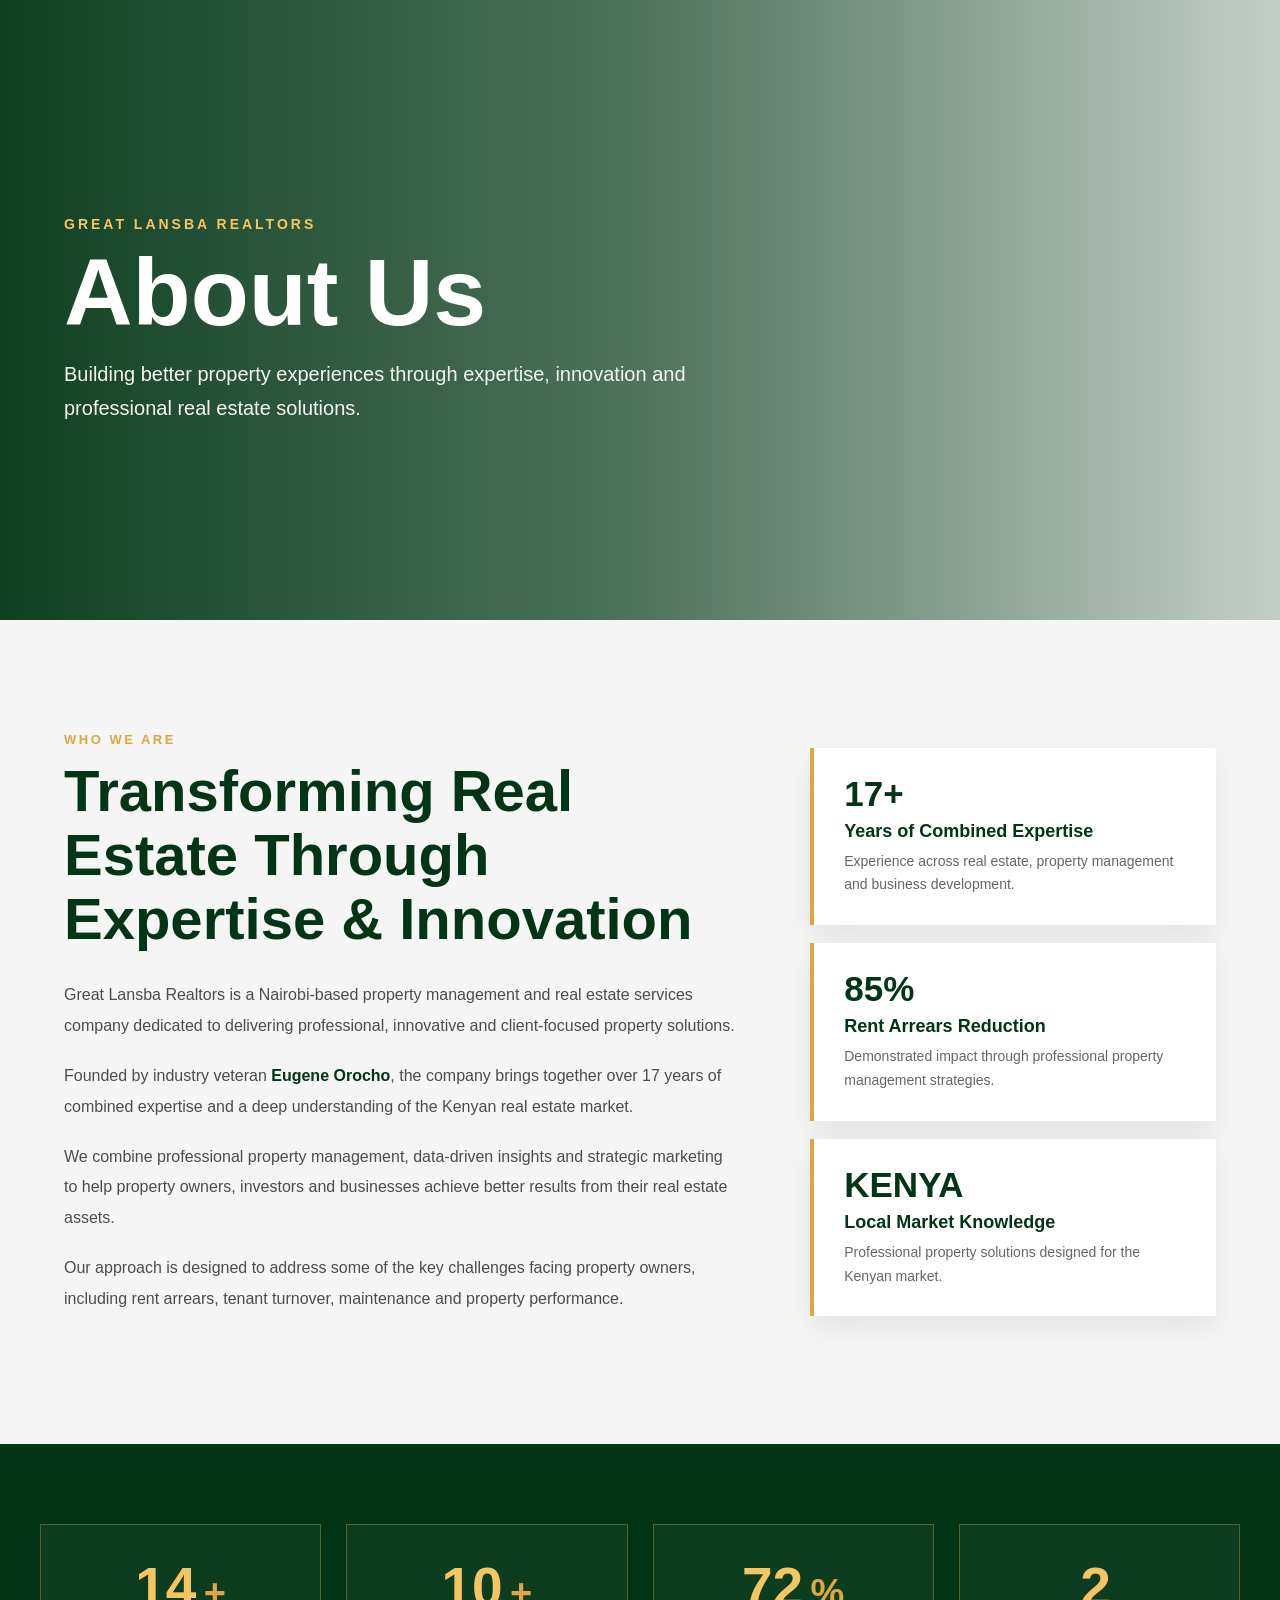
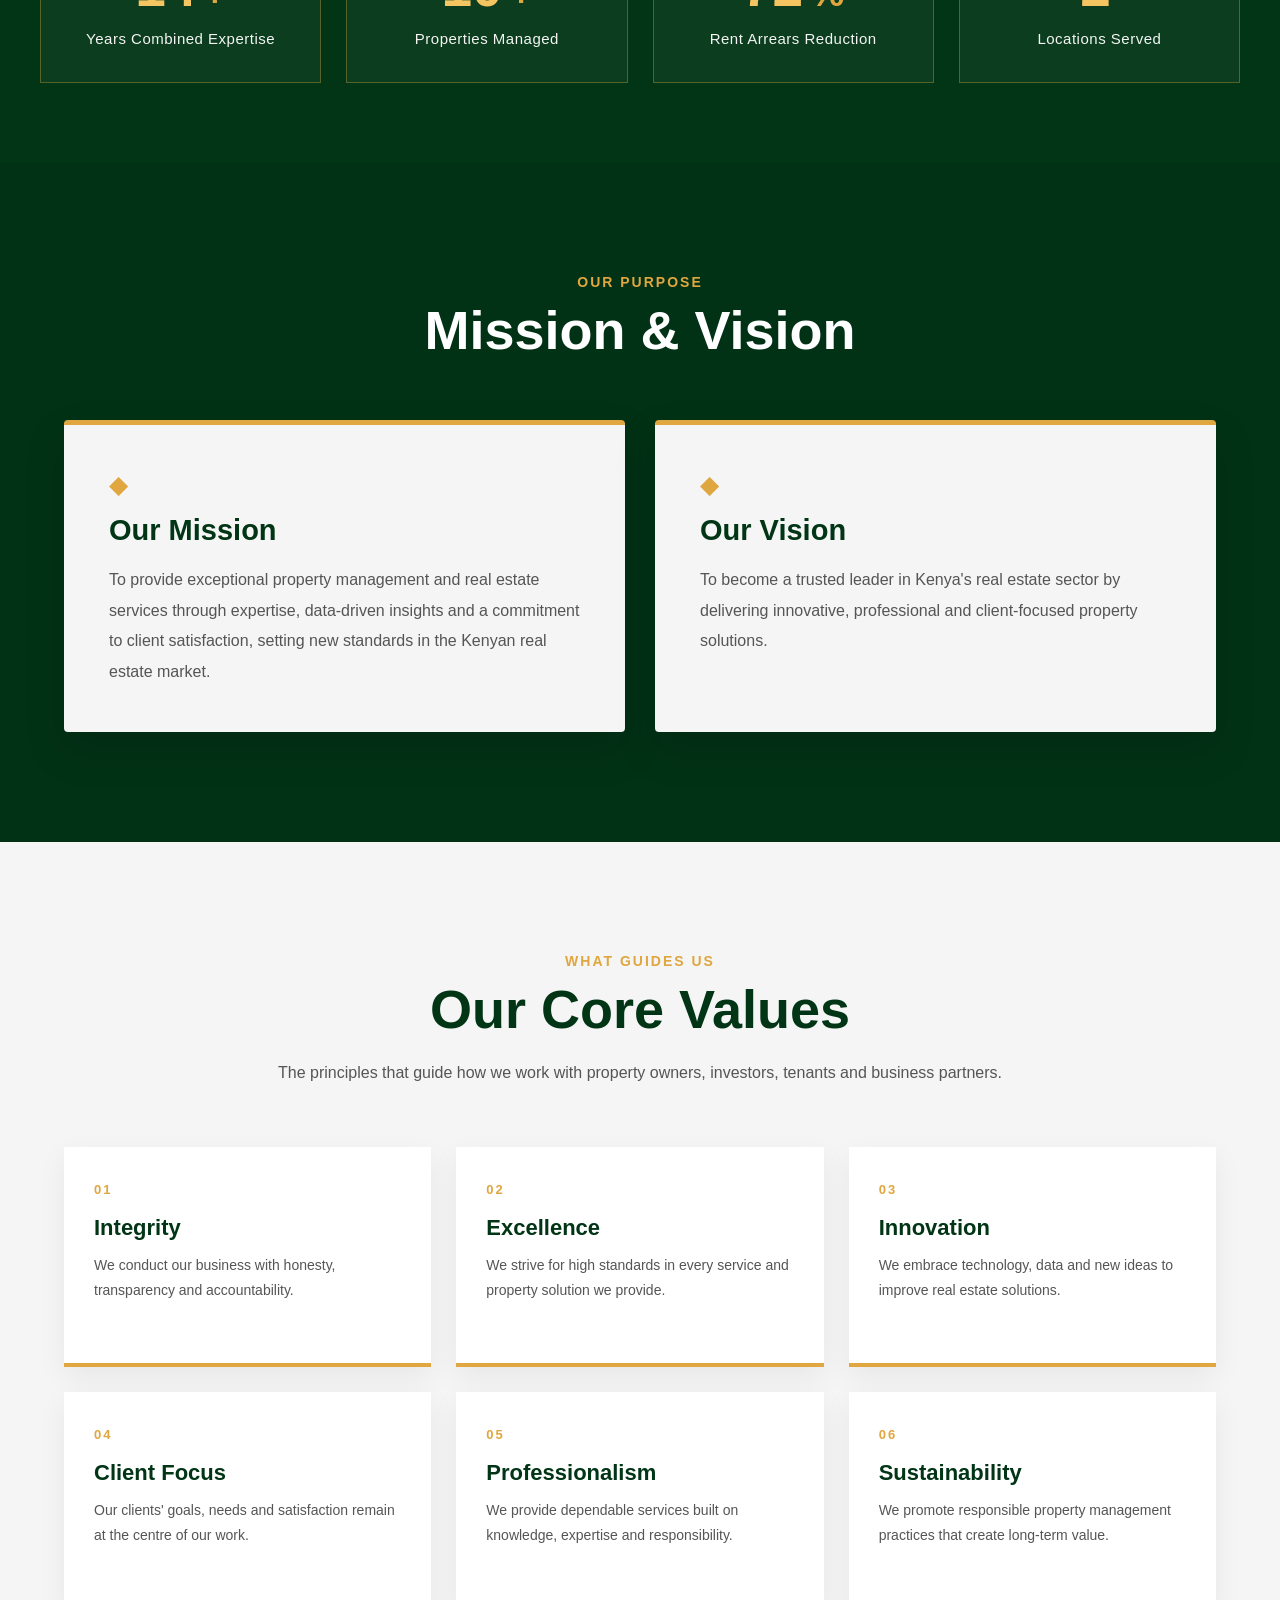
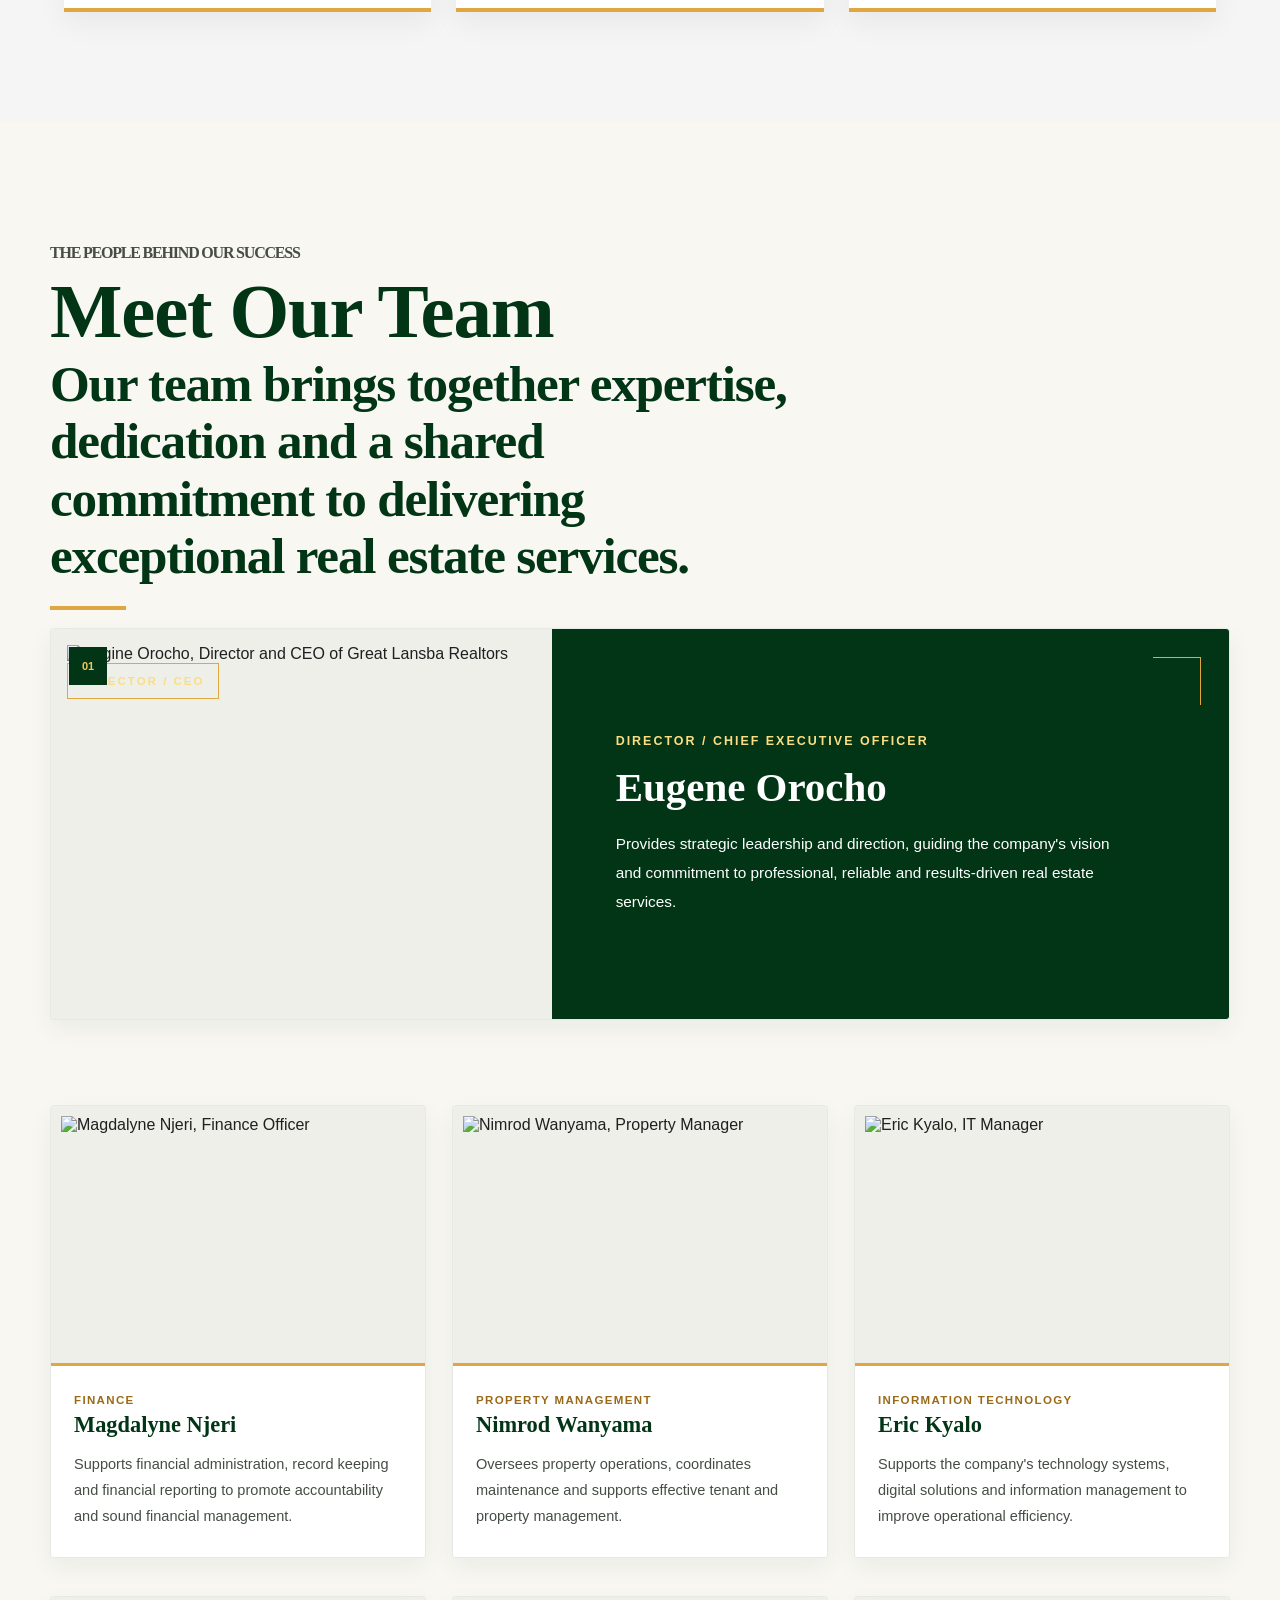
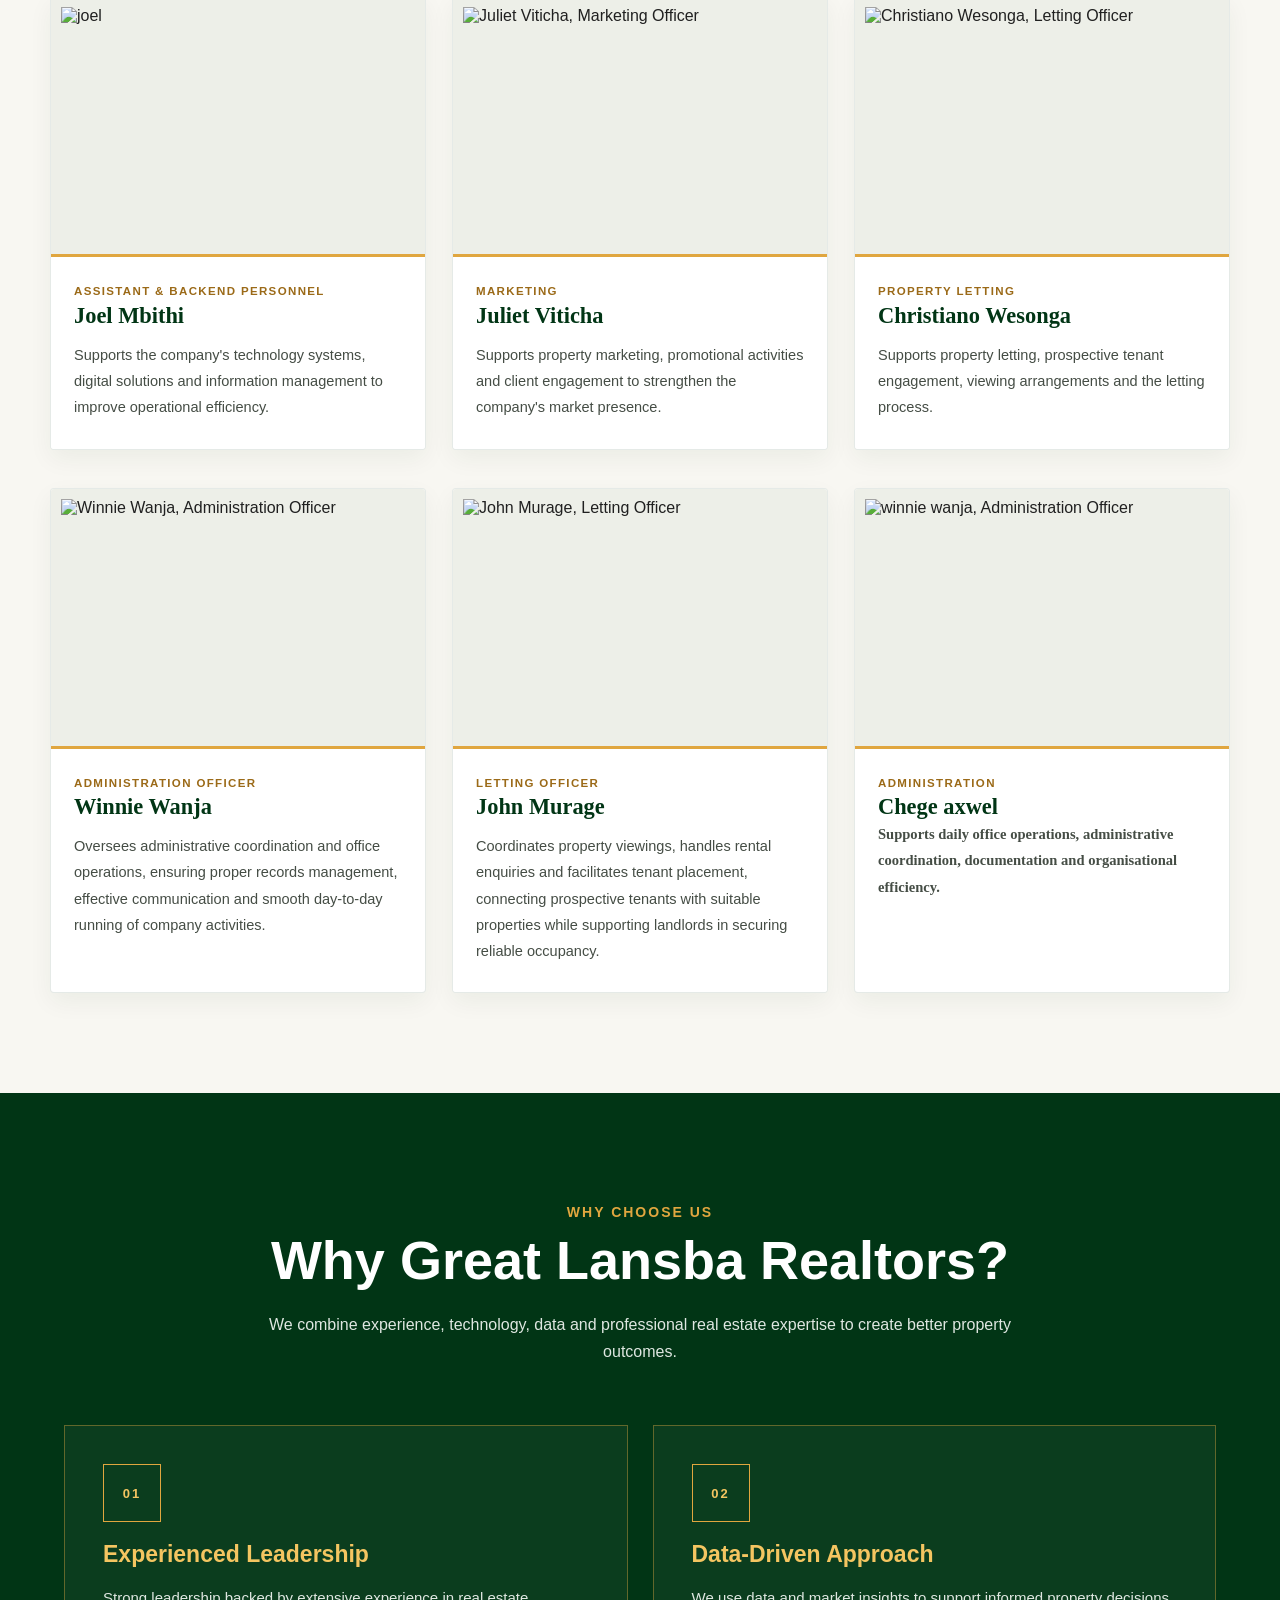
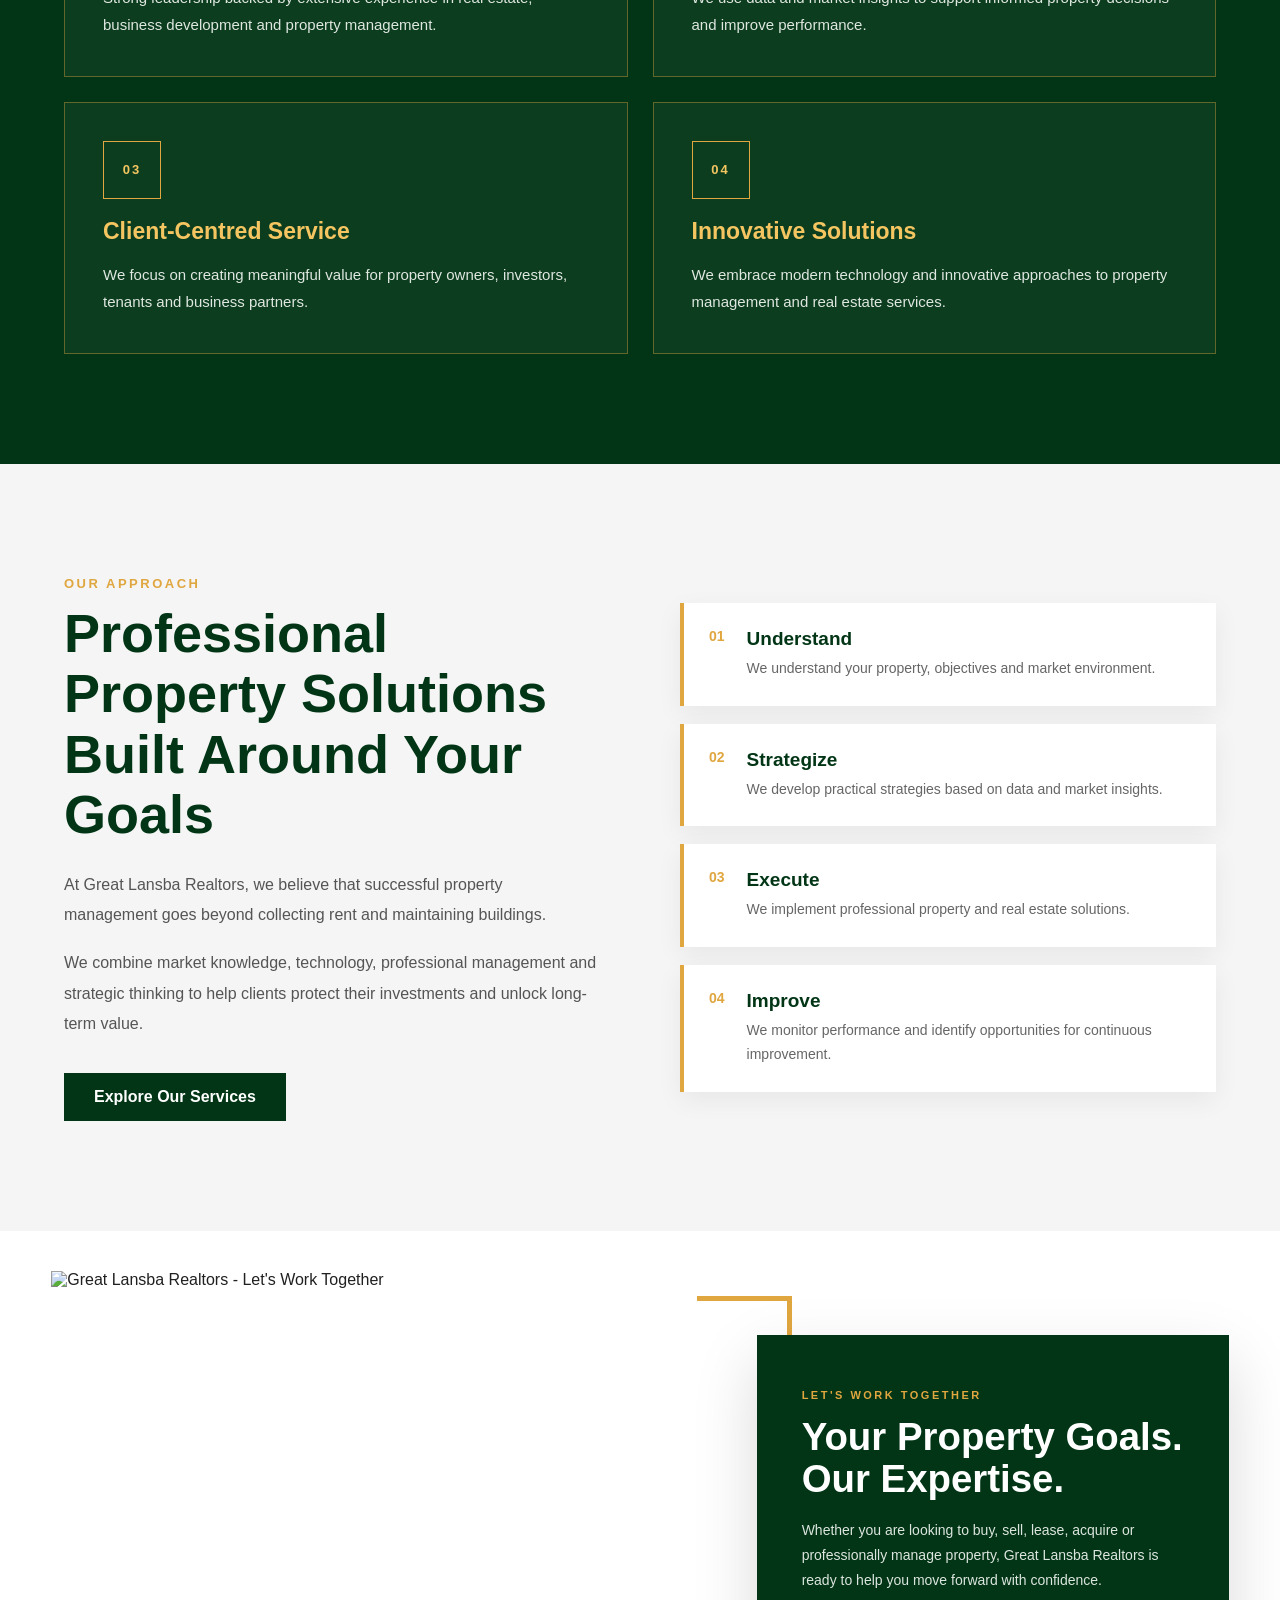
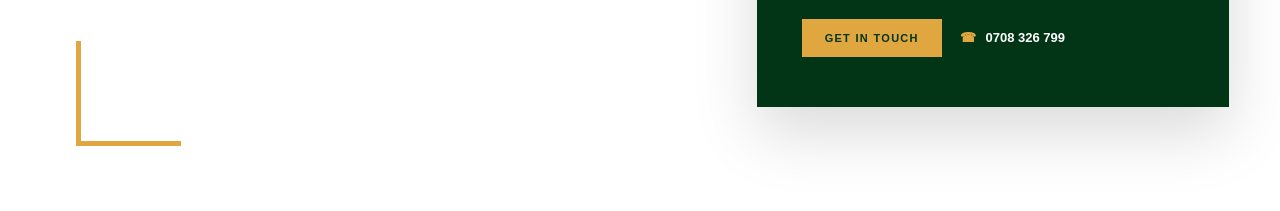
==== commit 1558f1e1: "Add files via upload" ====
--- a/about.html
+++ b/about.html
@@ -25,138 +25,11 @@
     </div>
 
 
-        <!-- =====================================================
-            TOP INFORMATION BAR
-        ====================================================== -->
-
-        <div class="top-info-bar">
-
-            <div class="container top-info-container">
-
-                <div class="top-info-item">
-                    <span>📍</span>
-                    <span>Muthaiga Business Centre</span>
-                </div>
-
-                <div class="top-info-item">
-                    <span>☎</span>
-                    <a href="tel:0708326799">0708 326 799</a>
-                </div>
-
-                <div class="top-info-item">
-                    <span>✉</span>
-                    <a href="mailto:greatlansbarealtors@gmail.com">
-                        greatlansbarealtors@gmail.com
-                    </a>
-                </div>
-
-                <div class="top-info-item">
-                    <span>🕒</span>
-                    <span>Monday - Friday</span>
-                </div>
-
-            </div>
-
-        </div>
-
-
-
-        <!-- =====================================================
-            MAIN HEADER
-        ====================================================== -->
-
-        <header class="site-header">
-
-            <div class="container header-container">
-
-
-                <!-- LOGO -->
-
-                <a href="index.html" class="logo-link">
-
-                    <img src="images/logo.jpg"
-                        alt="Great Lansba Realtors Logo"
-                        class="logo">
-
-                </a>
-
-
-
-                <!-- NAVIGATION -->
-
-                <nav class="main-navigation">
-
-                    <ul class="nav-list">
-
-                        <li>
-                            <a href="index.html">
-                                Home
-                            </a>
-                        </li>
-
-                        <li>
-                            <a href="about.html" class="active">
-                                About
-                            </a>
-                        </li>
-
-                        <li>
-                            <a href="property-listings.html">
-                                Property Listings
-                            </a>
-                        </li>
-
-                        <li>
-                            <a href="property-category.html">
-                                Property Category
-                            </a>
-                        </li>
-
-                        <li>
-                            <a href="property-management.html">
-                                Property Management
-                            </a>
-                        </li>
-
-                        <li>
-                            <a href="services.html">
-                                Services
-                            </a>
-                        </li>
-
-                        <li>
-                            <a href="Gallery.html">
-                                Services
-                            </a>
-                        </li>
-
-                        <li>
-                            <a href="contacts.html">
-                                Contact
-                            </a>
-                        </li>
-
-                    </ul>
-
-                </nav>
-
-
-
-                <!-- MOBILE MENU -->
-
-                <button class="menu-toggle"
-                        aria-label="Open navigation menu">
-
-                    <span></span>
-                    <span></span>
-                    <span></span>
-
-                </button>
-
-
-            </div>
-
-        </header>
+       
+
+
+
+      
 
 
         
@@ -1127,130 +1000,7 @@
 
 
 
-        <!-- =====================================================
-            FOOTER
-        ====================================================== -->
-
-        <footer class="site-footer">
-
-            <div class="container footer-container">
-
-
-                <!-- COMPANY -->
-
-                <div class="footer-column">
-
-                    <img src="images/logo.jpg"
-                        alt="Great Lansba Realtors Logo"
-                        class="footer-logo">
-
-                    <p>
-                        Professional real estate and property
-                        management solutions built around expertise,
-                        innovation and client success.
-                    </p>
-
-                </div>
-
-
-
-                <!-- QUICK LINKS -->
-
-                <div class="footer-column">
-
-                    <h3>
-                        Quick Links
-                    </h3>
-
-                    <a href="index.html">
-                        Home
-                    </a>
-
-                    <a href="about.html">
-                        About Us
-                    </a>
-
-                    <a href="property-listings.html">
-                        Property Listings
-                    </a>
-
-                    <a href="property-category.html">
-                        Property Categories
-                    </a>
-
-                    <a href="property-management.html">
-                        Property Management
-                    </a>
-
-                    <a href="services.html">
-                        Services
-                    </a>
-
-                    <a href="contact.html">
-                        Contact
-                    </a>
-
-                </div>
-
-
-
-                <!-- CONNECT -->
-
-                <div class="footer-column">
-
-                    <h3>
-                        Connect With Us
-                    </h3>
-
-                    <p>
-                        Muthaiga Business Centre
-                    </p>
-
-                    <p>
-                        Nairobi, Kenya
-                    </p>
-
-                    <a href="tel:0708326799">
-                        0708 326 799
-                    </a>
-
-                    <a href="mailto:greatlansbarealtors@gmail.com">
-                        greatlansbarealtors@gmail.com
-                    </a>
-
-                    <div class="footer-socials">
-
-                        <a href="#" aria-label="Facebook">
-                            Facebook
-                        </a>
-
-                        <a href="#" aria-label="Instagram">
-                            Instagram
-                        </a>
-
-                        <a href="#" aria-label="TikTok">
-                            TikTok
-                        </a>
-
-                    </div>
-
-                </div>
-
-
-            </div>
-
-
-
-            <div class="footer-bottom">
-
-                <p>
-                    © 2026 Great Lansba Realtors.
-                    All Rights Reserved.
-                </p>
-
-            </div>
-
-        </footer>
+       
 
 
 
